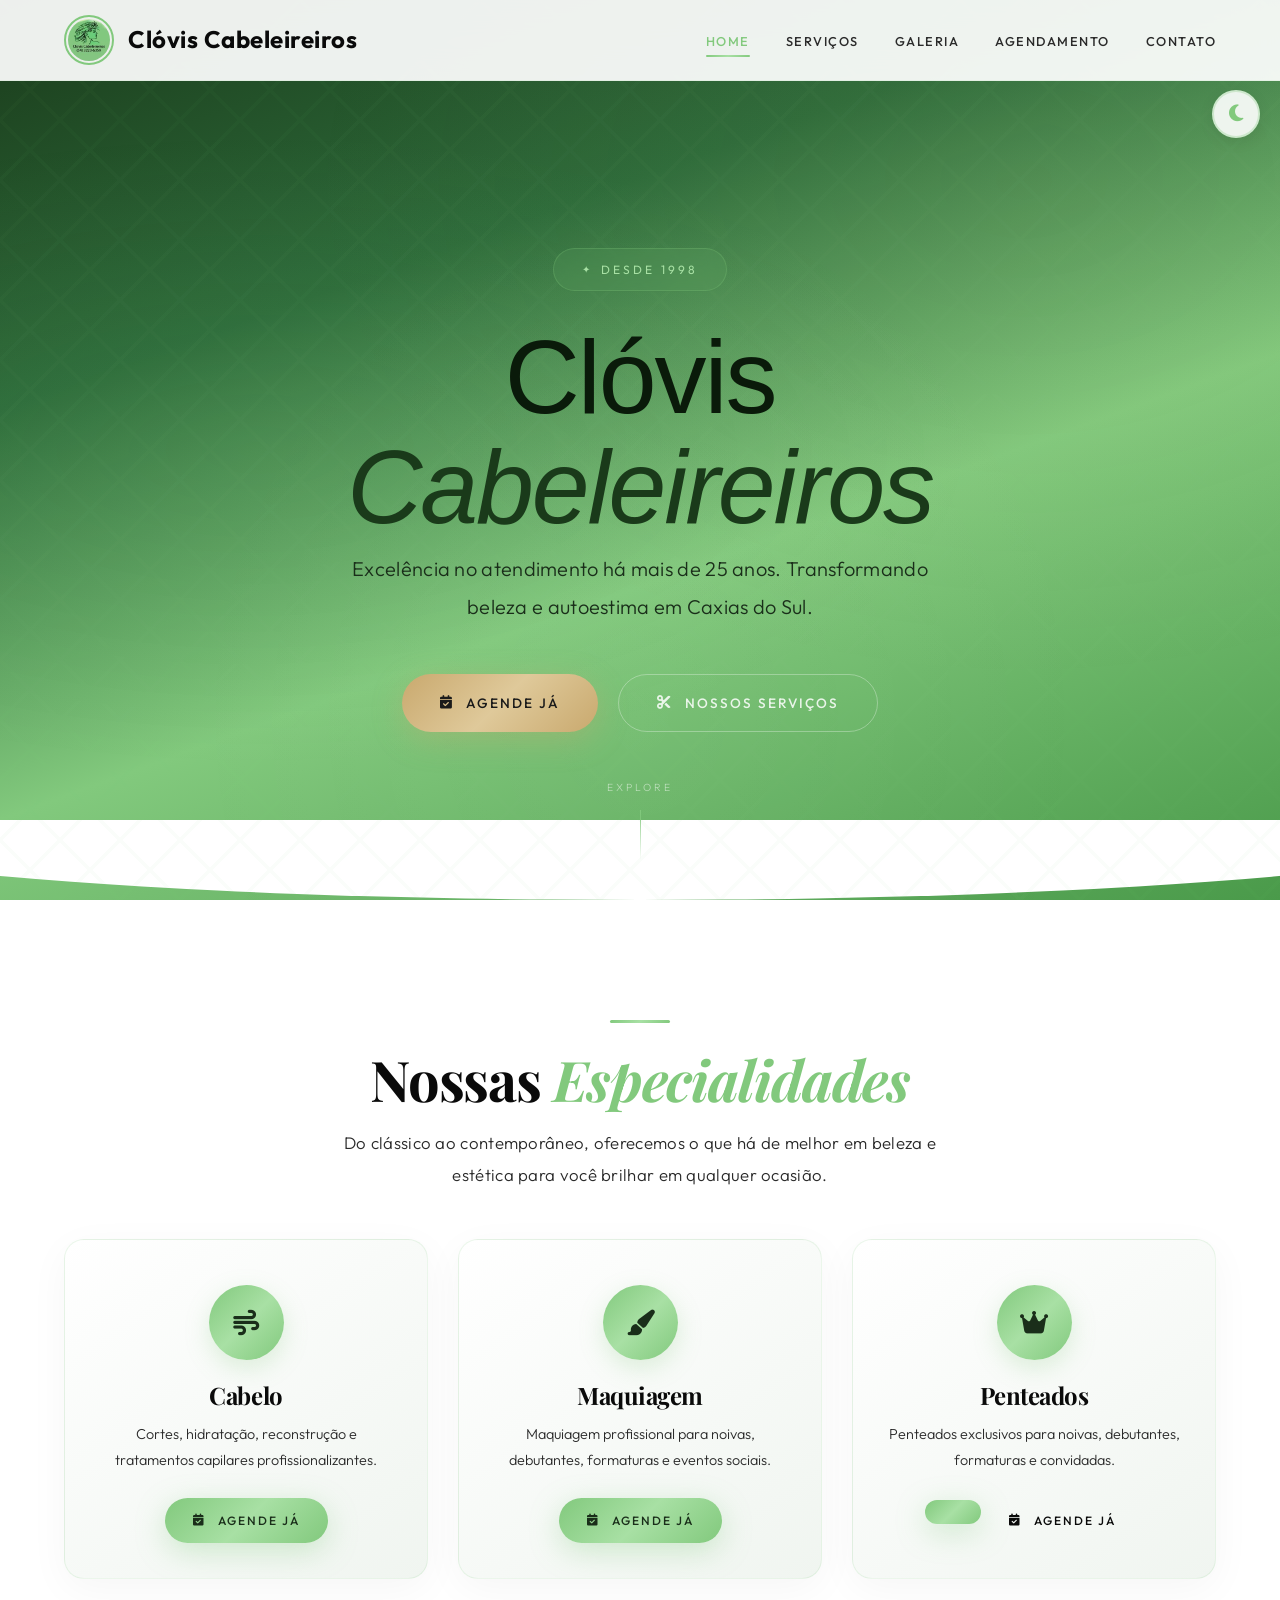
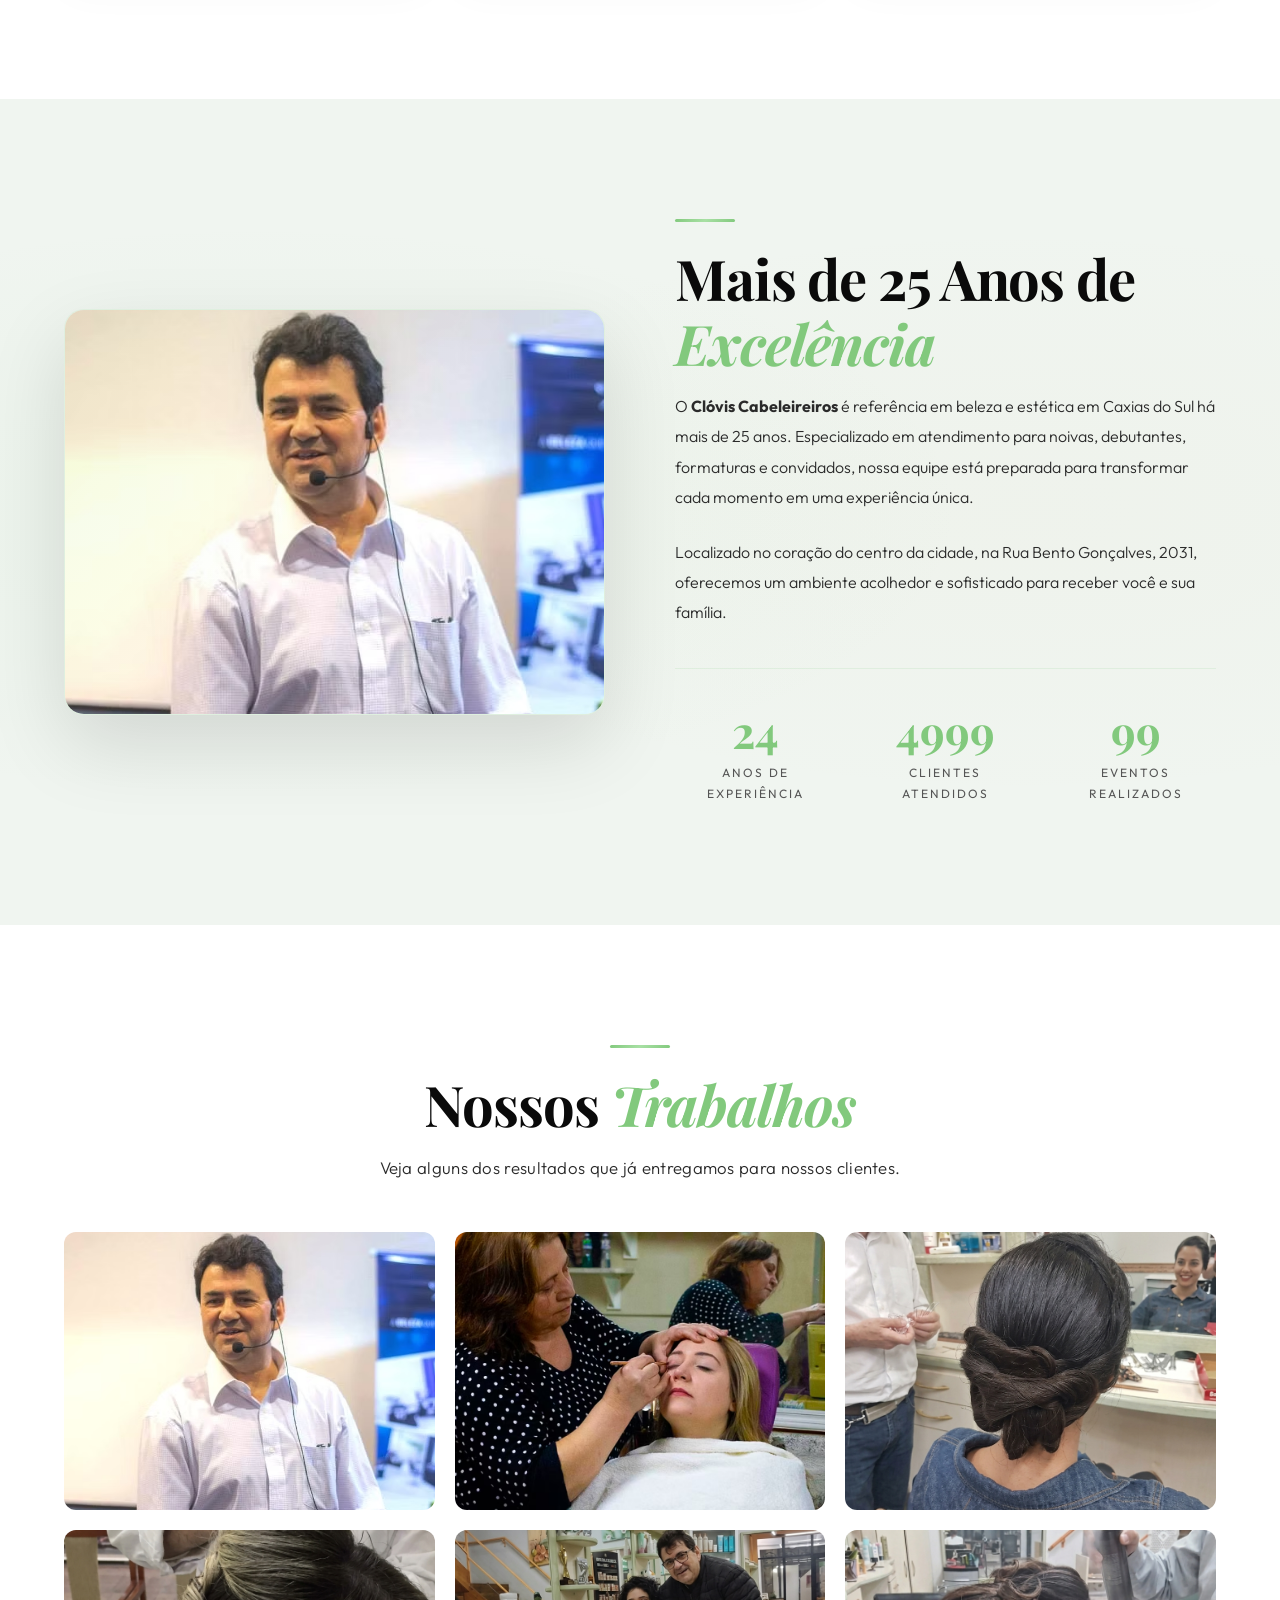
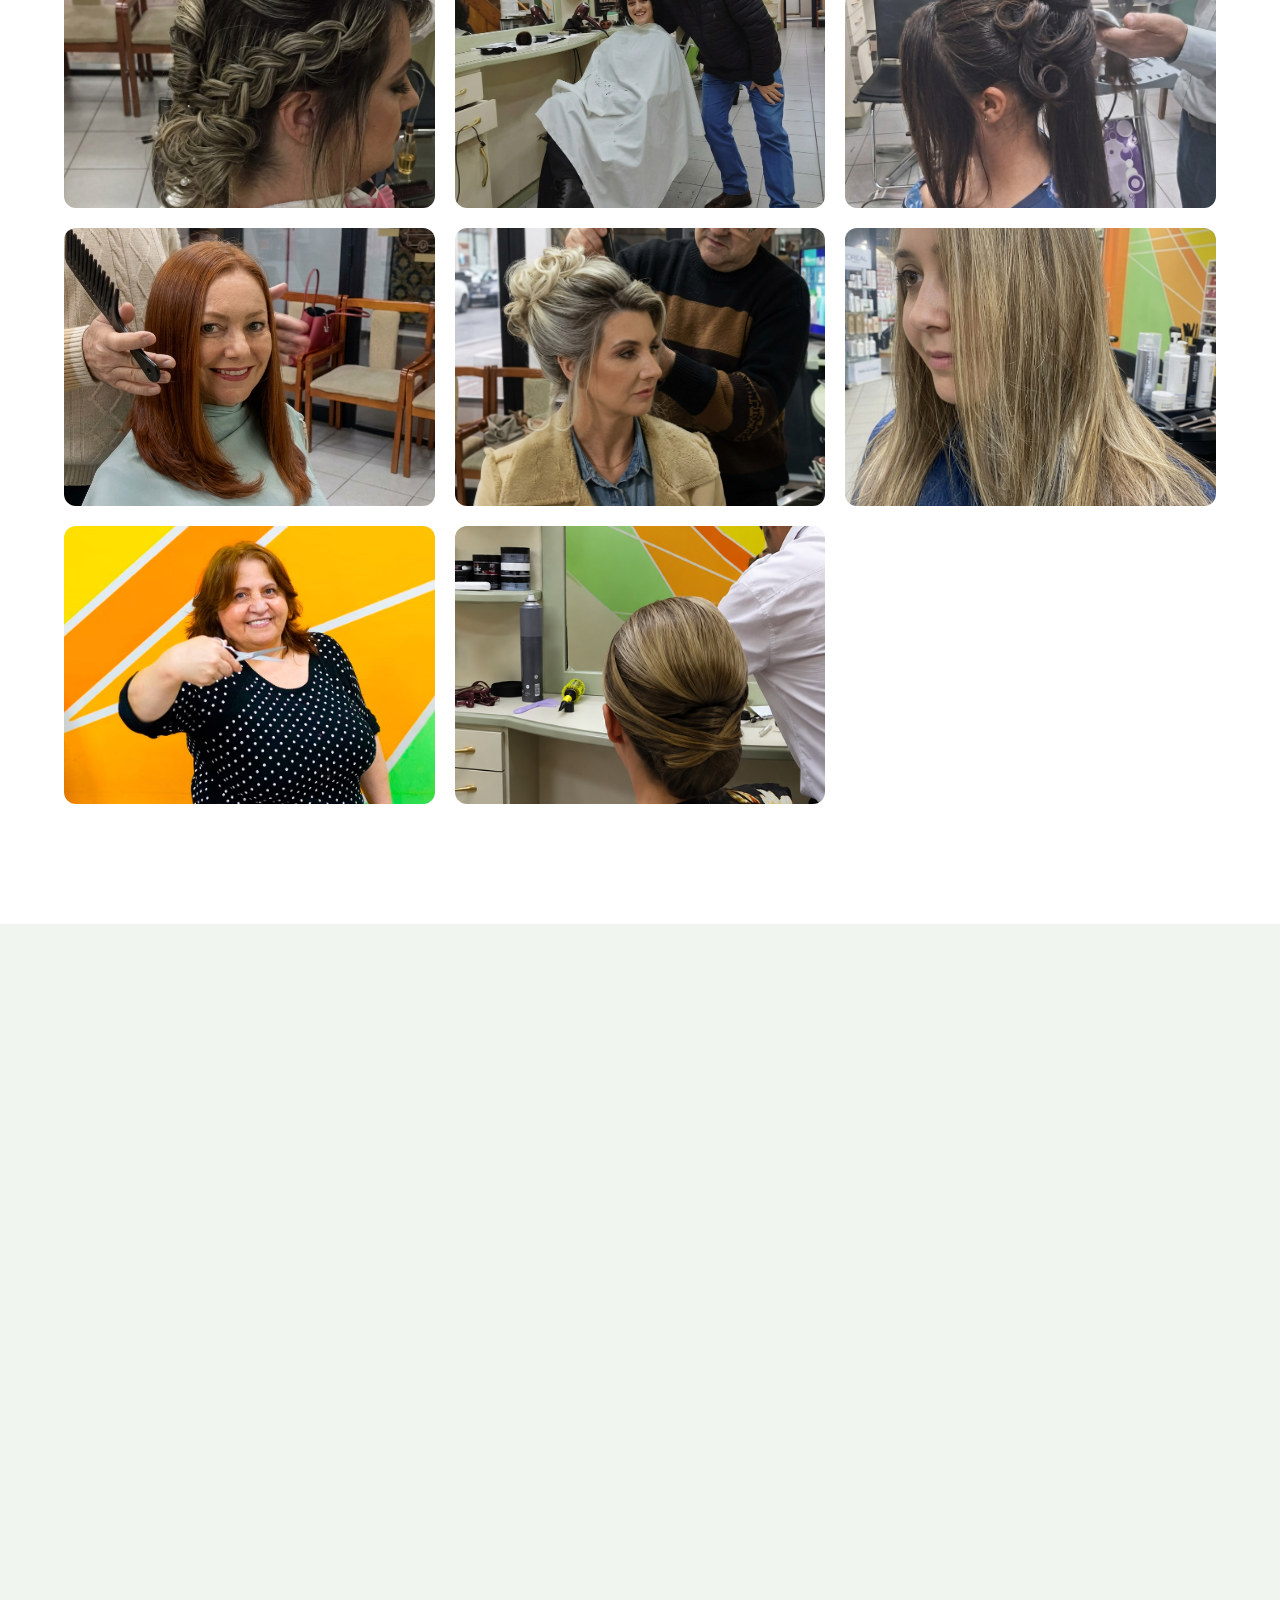
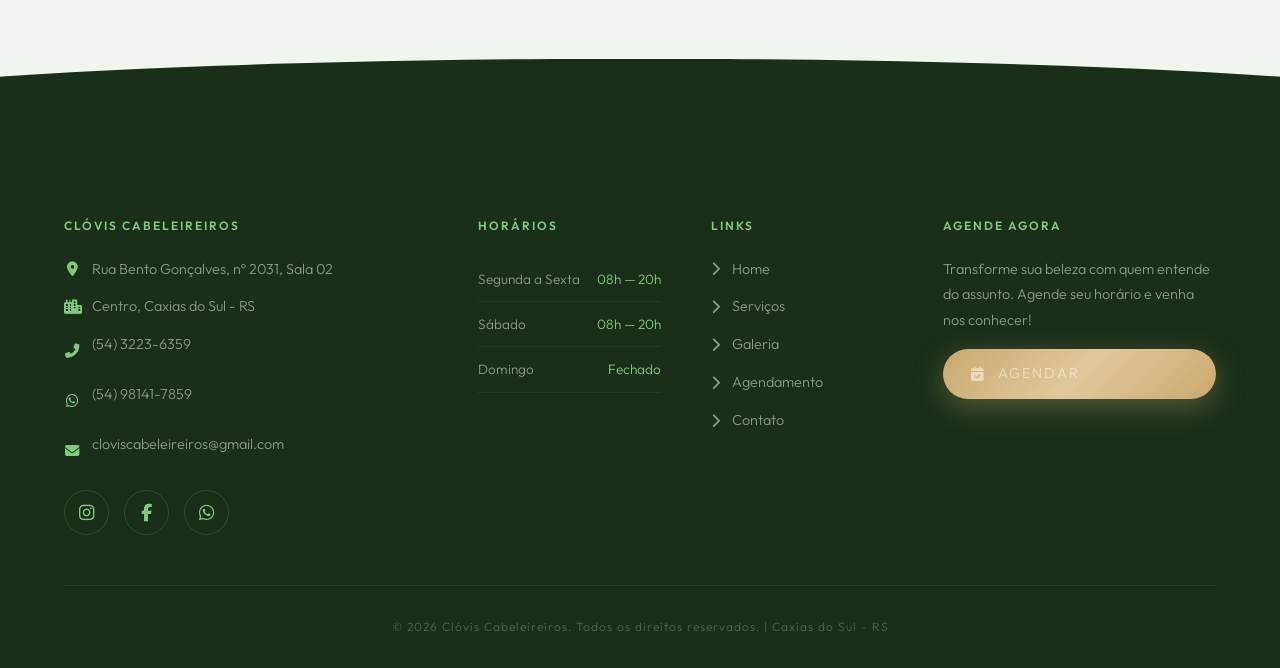
==== index.html @ d191010f "feat: redesign completo - modo diurno/noturno, paleta verde, animacoes, fontes Myriad Pro + Outfit" ====
<!DOCTYPE html>
<html lang="pt-BR">
<head>
  <!-- ============================================================
    CLÓVIS CABELEIREIROS — Página Inicial
    Design Luxo & Aesthetic | Caxias do Sul - RS | Desde 1998
    ============================================================ -->
  <meta charset="UTF-8">
  <meta name="viewport" content="width=device-width, initial-scale=1.0">
  <title>Clóvis Cabeleireiros — Excelência em Beleza | Caxias do Sul</title>
  <meta name="description" content="Clóvis Cabeleireiros em Caxias do Sul - RS. Especializado em noivas, debutantes, formaturas e beleza em geral. Agende seu horário!">
  
  <!-- Favicon -->
  <link rel="icon" type="image/png" sizes="16x16" href="assets/img/favicon-16x16.png">
  
  <!-- Google Fonts -->
  <link rel="preconnect" href="https://fonts.googleapis.com">
  <link rel="preconnect" href="https://fonts.gstatic.com" crossorigin>
  <link href="https://fonts.googleapis.com/css2?family=Outfit:wght@200;300;400;500;600;700;800&family=Playfair+Display:ital,wght@0,400;0,500;0,600;0,700;0,800;1,400;1,500;1,600&display=swap" rel="stylesheet">
  
  <!-- Font Awesome 6 (Ícones) -->
  <link rel="stylesheet" href="https://cdnjs.cloudflare.com/ajax/libs/font-awesome/6.5.1/css/all.min.css">
  
  <!-- CSS Principal -->
  <link rel="stylesheet" href="css/style.css">
</head>
<body>

  <!-- Toggle Modo Noturno/Diurno -->
  <button class="theme-toggle" id="themeToggle" aria-label="Alternar modo noturno/diurno">
    <i class="fas fa-moon icon-moon"></i>
    <i class="fas fa-sun icon-sun"></i>
  </button>


  <!-- ============================================================
    HEADER / NAVEGAÇÃO LUXO
    ============================================================ -->
  <header class="header">
    <div class="container header-inner">
      <a href="index.html" class="logo">
        <img src="assets/img/logoc.jpg" alt="Clóvis Cabeleireiros">
        Clóvis Cabeleireiros
      </a>

      <button class="menu-toggle" aria-label="Abrir menu" aria-expanded="false">
        <span></span>
        <span></span>
        <span></span>
      </button>

      <nav class="nav" role="navigation" aria-label="Navegação principal">
        <ul class="nav-list">
          <li><a href="index.html" class="nav-link active">Home</a></li>
          <li><a href="servicos.html" class="nav-link">Serviços</a></li>
          <li><a href="galeria.html" class="nav-link">Galeria</a></li>
          <li><a href="agendamento.html" class="nav-link">Agendamento</a></li>
          <li><a href="contato.html" class="nav-link">Contato</a></li>
        </ul>
      </nav>
    </div>
  </header>

  <!-- ============================================================
    HERO — Seção Principal
    ============================================================ -->
  <section class="hero" id="home">
    <div class="hero-pattern"></div>
    <div class="hero-watermark" id="watermark">
      <img src="assets/img/clovis.avif" alt="Clóvis" class="watermark-img wm-1" loading="lazy">
      <img src="assets/img/rose.avif" alt="Rose" class="watermark-img wm-2" loading="lazy">
      <img src="assets/img/exemplo1.jpg" alt="Exemplo 1" class="watermark-img wm-3" loading="lazy">
      <img src="assets/img/exemplo2.jpg" alt="Exemplo 2" class="watermark-img wm-4" loading="lazy">
      <img src="assets/img/exemplo3.jpg" alt="Exemplo 3" class="watermark-img wm-5" loading="lazy">
      <img src="assets/img/exemplo4.jpg" alt="Exemplo 4" class="watermark-img wm-6" loading="lazy">
      <img src="assets/img/exemplo5.jpg" alt="Exemplo 5" class="watermark-img wm-7" loading="lazy">
      <img src="assets/img/exemplo6.jpg" alt="Exemplo 6" class="watermark-img wm-8" loading="lazy">
      <img src="assets/img/exemplo7.jpg" alt="Exemplo 7" class="watermark-img wm-9" loading="lazy">
      <img src="assets/img/exemplo8.avif" alt="Exemplo 8" class="watermark-img wm-10" loading="lazy">
      <img src="assets/img/exemplo9.png" alt="Exemplo 9" class="watermark-img wm-11" loading="lazy">
    </div>
    <div class="hero-content">
      <span class="hero-badge reveal">Desde 1998</span>
      <h1 class="reveal delay-1" style="font-family: 'Myriad Pro', 'Segoe UI', 'Source Sans Pro', sans-serif; font-weight: 400;">
        Clóvis<br>
        <span class="destaque" style="font-family: 'Myriad Pro', 'Segoe UI', 'Source Sans Pro', sans-serif; font-weight: 400;">Cabeleireiros</span>
      </h1>
      <p class="reveal delay-2">Excelência no atendimento há mais de 25 anos. Transformando beleza e autoestima em Caxias do Sul.</p>
      <div class="hero-actions reveal delay-3">
        <a href="agendamento.html" class="btn btn-dourado">
          <i class="fas fa-calendar-check"></i> Agende já
        </a>
        <a href="servicos.html" class="btn btn-outline">
          <i class="fas fa-scissors"></i> Nossos Serviços
        </a>
      </div>
    </div>
    <div class="hero-scroll">
      <span>Explore</span>
      <div class="scroll-line"></div>
    </div>
  </section>

  <!-- ============================================================
    SEÇÃO DESTAQUE — SERVIÇOS
    ============================================================ -->
  <section class="servicos-destaque section-padding" id="servicos">
    <div class="container">
      <div class="text-center reveal">
        <div class="section-divider"></div>
        <h2>Nossas <span class="destaque">Especialidades</span></h2>
        <p class="section-subtitle mx-auto">Do clássico ao contemporâneo, oferecemos o que há de melhor em beleza e estética para você brilhar em qualquer ocasião.</p>
      </div>

      <div class="servicos-grid">
        <div class="servico-card reveal delay-1">
          <div class="servico-icon"><i class="fas fa-wind"></i></div>
          <h3>Cabelo</h3>
          <p>Cortes, hidratação, reconstrução e tratamentos capilares profissionalizantes.</p>
            <a href="agendamento.html?servico=hidratacao-capilar" class="btn btn-verde btn-sm">
            <i class="fas fa-calendar-check"></i> Agende já
          </a>
        </div>
        <div class="servico-card reveal delay-2">
          <div class="servico-icon"><i class="fas fa-paint-brush"></i></div>
          <h3>Maquiagem</h3>
          <p>Maquiagem profissional para noivas, debutantes, formaturas e eventos sociais.</p>
            <a href="agendamento.html?servico=maquiagem-noivas" class="btn btn-verde btn-sm">
            <i class="fas fa-calendar-check"></i> Agende já
          </a>
        </div>
        <div class="servico-card reveal delay-3">
          <div class="servico-icon"><i class="fas fa-crown"></i></div>
          <h3>Penteados</h3>
          <p>Penteados exclusivos para noivas, debutantes, formaturas e convidadas.</p>
            <a href="agendamento.html?servico=penteados-noivas" class="btn btn-verde btn-sm">
          <a href="agendamento.html?servico=manicure-tradicional" class="btn btn-preto btn-sm">
            <i class="fas fa-calendar-check"></i> Agende já
          </a>
        </div>
      </div>
    </div>
  </section>

  <!-- ============================================================
    SEÇÃO SOBRE
    ============================================================ -->
  <section class="sobre section-padding" id="sobre">
    <div class="container">
      <div class="sobre-grid">
        <div class="sobre-imagem reveal-left">
          <img src="assets/img/clovis.avif" alt="Clóvis Cabeleireiros - Caxias do Sul" loading="lazy">
        </div>
        <div class="sobre-conteudo reveal-right">
          <div class="section-divider left"></div>
          <h2>Mais de 25 Anos de <span class="destaque">Excelência</span></h2>
          <p>
            O <strong>Clóvis Cabeleireiros</strong> é referência em beleza e estética em Caxias do Sul há mais de 25 anos. 
            Especializado em atendimento para noivas, debutantes, formaturas e convidados, 
            nossa equipe está preparada para transformar cada momento em uma experiência única.
          </p>
          <p>
            Localizado no coração do centro da cidade, na Rua Bento Gonçalves, 2031, 
            oferecemos um ambiente acolhedor e sofisticado para receber você e sua família.
          </p>
          <div class="sobre-stats">
            <div class="stat-item">
              <div class="stat-numero" data-target="25">0</div>
              <div class="stat-label">Anos de Experiência</div>
            </div>
            <div class="stat-item">
              <div class="stat-numero" data-target="5000">0</div>
              <div class="stat-label">Clientes Atendidos</div>
            </div>
            <div class="stat-item">
              <div class="stat-numero" data-target="100">0</div>
              <div class="stat-label">Eventos Realizados</div>
            </div>
          </div>
        </div>
      </div>
    </div>
  </section>

  <!-- ============================================================
    SEÇÃO GALERIA DE EXEMPLOS
    ============================================================ -->
  <section class="galeria section-padding">
    <div class="container">
      <div class="text-center reveal">
        <div class="section-divider"></div>
        <h2>Nossos <span class="destaque">Trabalhos</span></h2>
        <p class="section-subtitle mx-auto">Veja alguns dos resultados que já entregamos para nossos clientes.</p>
      </div>

      <div class="galeria-grid">
        <div class="galeria-item" data-categoria="equipe">
          <img src="assets/img/clovis.avif" alt="Clóvis Cabeleireiros" loading="lazy">
          <div class="galeria-item-overlay"><span><i class="fas fa-user"></i> Clóvis</span></div>
        </div>
        <div class="galeria-item" data-categoria="equipe">
          <img src="assets/img/rose.avif" alt="Rose - Equipe Clóvis Cabeleireiros" loading="lazy">
          <div class="galeria-item-overlay"><span><i class="fas fa-user"></i> Rose</span></div>
        </div>
        <div class="galeria-item" data-categoria="trabalhos">
          <img src="assets/img/exemplo1.jpg" alt="Trabalho 1 - Clóvis Cabeleireiros" loading="lazy">
          <div class="galeria-item-overlay"><span><i class="fas fa-star"></i> Penteados</span></div>
        </div>
        <div class="galeria-item" data-categoria="trabalhos">
          <img src="assets/img/exemplo2.jpg" alt="Trabalho 2 - Clóvis Cabeleireiros" loading="lazy">
          <div class="galeria-item-overlay"><span><i class="fas fa-star"></i> Penteados</span></div>
        </div>
        <div class="galeria-item" data-categoria="trabalhos">
          <img src="assets/img/exemplo3.jpg" alt="Trabalho 3 - Clóvis Cabeleireiros" loading="lazy">
          <div class="galeria-item-overlay"><span><i class="fas fa-star"></i> Cortes</span></div>
        </div>
        <div class="galeria-item" data-categoria="trabalhos">
          <img src="assets/img/exemplo4.jpg" alt="Trabalho 4 - Clóvis Cabeleireiros" loading="lazy">
          <div class="galeria-item-overlay"><span><i class="fas fa-star"></i> Noivas</span></div>
        </div>
        <div class="galeria-item" data-categoria="trabalhos">
          <img src="assets/img/exemplo5.jpg" alt="Trabalho 5 - Clóvis Cabeleireiros" loading="lazy">
          <div class="galeria-item-overlay"><span><i class="fas fa-star"></i> Cortes e Escova</span></div>
        </div>
        <div class="galeria-item" data-categoria="trabalhos">
          <img src="assets/img/exemplo6.jpg" alt="Trabalho 6 - Clóvis Cabeleireiros" loading="lazy">
          <div class="galeria-item-overlay"><span><i class="fas fa-star"></i> Festas</span></div>
        </div>
        <div class="galeria-item" data-categoria="trabalhos">
          <img src="assets/img/exemplo7.jpg" alt="Trabalho 7 - Clóvis Cabeleireiros" loading="lazy">
          <div class="galeria-item-overlay"><span><i class="fas fa-star"></i> Luzes e Mechas</span></div>
        </div>
        <div class="galeria-item" data-categoria="trabalhos">
          <img src="assets/img/exemplo8.avif" alt="Trabalho 8 - Clóvis Cabeleireiros" loading="lazy">
          <div class="galeria-item-overlay"><span><i class="fas fa-star"></i> Profissionais</span></div>
        </div>
        <div class="galeria-item" data-categoria="trabalhos">
          <img src="assets/img/exemplo9.png" alt="Trabalho 9 - Clóvis Cabeleireiros" loading="lazy">
          <div class="galeria-item-overlay"><span><i class="fas fa-star"></i> Noivas e Festas</span></div>
        </div>
      </div>
    </div>
  </section>

  <!-- ============================================================
    SEÇÃO DEPOIMENTOS
    ============================================================ -->
  <section class="depoimentos section-padding" id="depoimentos">
    <div class="container">
      <div class="text-center reveal">
        <div class="section-divider"></div>
        <h2>O Que Nossos <span class="destaque">Clientes Dizem</span></h2>
        <p class="section-subtitle mx-auto">A satisfação dos nossos clientes é o nosso maior reconhecimento.</p>
      </div>

      <div class="depoimentos-carrossel">
        <div class="depoimento-card reveal delay-1">
          <div class="depoimento-quote">"</div>
          <p>Adorei! Fizemos nosso casamento com ajuda da equipe Clóvis Cabeleireiros e foi tudo maravilhoso. Maquiagem e penteado impecáveis, me senti a noiva mais linda do mundo!</p>
          <div class="depoimento-autor">
            <div class="depoimento-avatar">DC</div>
            <div class="depoimento-info">
              <h4>Daniela Covinha</h4>
              <span>Empresária</span>
            </div>
          </div>
        </div>
        <div class="depoimento-card reveal delay-2">
          <div class="depoimento-quote">"</div>
          <p>Estava em Caxias do Sul a trabalho e pude conferir o salão do Clóvis e sua equipe, adorei o clima agradável e o bom atendimento, sem falar que o corte ficou impecável.</p>
          <div class="depoimento-autor">
            <div class="depoimento-avatar">AS</div>
            <div class="depoimento-info">
              <h4>Arnaldo Saldanha</h4>
              <span>Arquiteto</span>
            </div>
          </div>
        </div>
        <div class="depoimento-card reveal delay-3">
          <div class="depoimento-quote">"</div>
          <p>Sou cliente fiel a mais de 5 anos, não troco o Clóvis e sua equipe por nada, o atendimento é maravilhoso! Sempre saio de lá me sentindo renovada.</p>
          <div class="depoimento-autor">
            <div class="depoimento-avatar">SR</div>
            <div class="depoimento-info">
              <h4>Sofia Reis</h4>
              <span>Advogada</span>
            </div>
          </div>
        </div>
      </div>
    </div>
  </section>

  <!-- ============================================================
    FOOTER
    ============================================================ -->
  <footer class="footer" id="contato">
    <div class="container">
      <div class="footer-grid">
        <div class="footer-col">
          <h3>Clóvis Cabeleireiros</h3>
          <p><i class="fas fa-map-marker-alt"></i> Rua Bento Gonçalves, nº 2031, Sala 02</p>
          <p><i class="fas fa-city"></i> Centro, Caxias do Sul - RS</p>
          <p><i class="fas fa-phone-alt"></i> <a href="tel:555432236359">(54) 3223-6359</a></p>
          <p><i class="fab fa-whatsapp"></i> <a href="https://wa.me/5554981417859" target="_blank">(54) 98141-7859</a></p>
          <p><i class="fas fa-envelope"></i> <a href="mailto:cloviscabeleireiros@gmail.com">cloviscabeleireiros@gmail.com</a></p>
          <div class="footer-social">
            <a href="https://instagram.com/cloviscabeleireiros" target="_blank" rel="noopener noreferrer" aria-label="Instagram"><i class="fab fa-instagram"></i></a>
            <a href="https://facebook.com/cloviscabeleireiros" target="_blank" rel="noopener noreferrer" aria-label="Facebook"><i class="fab fa-facebook-f"></i></a>
            <a href="https://wa.me/555432236359" target="_blank" rel="noopener noreferrer" aria-label="WhatsApp"><i class="fab fa-whatsapp"></i></a>
          </div>
        </div>
        <div class="footer-col">
          <h3>Horários</h3>
          <ul class="footer-horario">
            <li><span>Segunda a Sexta</span><span>08h — 20h</span></li>
            <li><span>Sábado</span><span>08h — 20h</span></li>
            <li><span>Domingo</span><span>Fechado</span></li>
          </ul>
        </div>
        <div class="footer-col">
          <h3>Links</h3>
          <a href="index.html"><i class="fas fa-chevron-right"></i> Home</a>
          <a href="servicos.html"><i class="fas fa-chevron-right"></i> Serviços</a>
          <a href="galeria.html"><i class="fas fa-chevron-right"></i> Galeria</a>
          <a href="agendamento.html"><i class="fas fa-chevron-right"></i> Agendamento</a>
          <a href="contato.html"><i class="fas fa-chevron-right"></i> Contato</a>
        </div>
        <div class="footer-col">
          <h3>Agende Agora</h3>
          <p>Transforme sua beleza com quem entende do assunto. Agende seu horário e venha nos conhecer!</p>
          <a href="agendamento.html" class="btn btn-dourado btn-sm" style="margin-top: 15px;">
            <i class="fas fa-calendar-check"></i> Agendar
          </a>
        </div>
      </div>
      <div class="footer-bottom">
        <p>&copy; 2026 Clóvis Cabeleireiros. Todos os direitos reservados. | Caxias do Sul - RS</p>
      </div>
    </div>
  </footer>

  <script src="js/servicos-data.js"></script>
  <script src="js/main.js"></script>
</body>
</html>
---- css/style.css ----
/* ============================================================
   CLÓVIS CABELEIREIROS — Design Premium | Modo Diurno/Noturno
   Paleta: Verde Elegante (#82c97d) + Dourado Champagne
   Fontes: Outfit (Le Monde Sans style) + Playfair Display
   ============================================================ */

/* ---- Google Fonts Import ---- */
@import url('https://fonts.googleapis.com/css2?family=Outfit:wght@200;300;400;500;600;700;800&family=Playfair+Display:ital,wght@0,400;0,500;0,600;0,700;0,800;1,400;1,500;1,600&display=swap');

/* ---- CSS Custom Properties (Modo Diurno - Default) ---- */
:root {
  /* Cores Base */
  --verde: #82c97d;
  --verde-escuro: #2d6b3a;
  --verde-claro: #a8e0a4;
  --dourado: #c9a96e;
  --dourado-claro: #dfc99a;
  --dourado-escuro: #a8884a;
  --rose: #d4a5a5;
  --bordô: #6b2d3c;

  /* Modo Diurno */
  --bg-primary: #f8f9f8;
  --bg-secondary: #ffffff;
  --bg-tertiary: #f0f5f0;
  --bg-card: #ffffff;
  --bg-hero: linear-gradient(160deg, #1a3a1a 0%, #2d6b3a 30%, #82c97d 60%, #4a9a4a 100%);
  --bg-footer: #1a2e1a;
  --text-primary: #0a0a0a;
  --text-secondary: #2a2a2a;
  --text-muted: #555555;
  --text-on-dark: rgba(255, 255, 255, 0.85);
  --text-on-dark-muted: rgba(255, 255, 255, 0.5);
  --border-color: rgba(130, 201, 125, 0.15);
  --border-strong: rgba(130, 201, 125, 0.3);
  --shadow-sm: rgba(0, 0, 0, 0.04);
  --shadow-md: rgba(0, 0, 0, 0.08);
  --shadow-lg: rgba(0, 0, 0, 0.12);
  --glass-bg: rgba(255, 255, 255, 0.9);
  --glass-border: rgba(130, 201, 125, 0.1);
  --header-bg: rgba(255, 255, 255, 0.92);
  --header-border: rgba(130, 201, 125, 0.1);
  --input-bg: #ffffff;
  --input-border: rgba(130, 201, 125, 0.2);
  --section-divider: var(--verde);
  --badge-bg: rgba(130, 201, 125, 0.1);
  --badge-border: rgba(130, 201, 125, 0.25);
  --hero-text: #0a1a0a;
  --hero-text-green: #1a3a1a;
  --hero-subtitle: #1a2e1a;
  --scrollbar-track: #f0f5f0;
  --scrollbar-thumb: var(--verde);
}

/* ---- Modo Noturno ---- */
[data-theme="dark"] {
  --bg-primary: #0d1a0d;
  --bg-secondary: #142214;
  --bg-tertiary: #1a2e1a;
  --bg-card: #1a2e1a;
  --bg-hero: linear-gradient(160deg, #0a120a 0%, #1a3a1a 30%, #2d6b3a 60%, #1a3a1a 100%);
  --bg-footer: #0a120a;
  --text-primary: #e8f0e8;
  --text-secondary: #b0c8b0;
  --text-muted: #7a9a7a;
  --text-on-dark: rgba(255, 255, 255, 0.9);
  --text-on-dark-muted: rgba(255, 255, 255, 0.4);
  --border-color: rgba(130, 201, 125, 0.1);
  --border-strong: rgba(130, 201, 125, 0.2);
  --shadow-sm: rgba(0, 0, 0, 0.2);
  --shadow-md: rgba(0, 0, 0, 0.3);
  --shadow-lg: rgba(0, 0, 0, 0.4);
  --glass-bg: rgba(20, 34, 20, 0.9);
  --glass-border: rgba(130, 201, 125, 0.08);
  --header-bg: rgba(13, 26, 13, 0.92);
  --header-border: rgba(130, 201, 125, 0.08);
  --input-bg: #1a2e1a;
  --input-border: rgba(130, 201, 125, 0.15);
  --section-divider: var(--verde-claro);
  --badge-bg: rgba(130, 201, 125, 0.08);
  --badge-border: rgba(130, 201, 125, 0.15);
  --hero-text: #e8f0e8;
  --hero-text-green: #82c97d;
  --hero-subtitle: rgba(255, 255, 255, 0.6);
  --scrollbar-track: #0d1a0d;
  --scrollbar-thumb: var(--verde);
}

/* ---- Gradientes Compartilhados ---- */
:root {
  --gradiente-verde: linear-gradient(135deg, #82c97d 0%, #a8e0a4 50%, #82c97d 100%);
  --gradiente-dourado: linear-gradient(135deg, #c9a96e 0%, #dfc99a 50%, #c9a96e 100%);
  --gradiente-card: linear-gradient(145deg, var(--bg-card), var(--bg-tertiary));
  --radius: 20px;
  --radius-sm: 12px;
  --radius-xs: 8px;
  --transition: all 0.5s cubic-bezier(0.25, 0.46, 0.45, 0.94);
  --transition-fast: all 0.3s ease;
}

/* ---- Reset & Base ---- */
*, *::before, *::after {
  margin: 0;
  padding: 0;
  box-sizing: border-box;
}

html {
  scroll-behavior: smooth;
  font-size: 16px;
}

body {
  font-family: 'Outfit', -apple-system, BlinkMacSystemFont, sans-serif;
  color: var(--text-primary);
  background: var(--bg-primary);
  line-height: 1.8;
  overflow-x: hidden;
  -webkit-font-smoothing: antialiased;
  -moz-osx-font-smoothing: grayscale;
  transition: background 0.4s ease, color 0.4s ease;
}

::selection {
  background: var(--verde);
  color: #fff;
}

img {
  max-width: 100%;
  height: auto;
  display: block;
}

a {
  text-decoration: none;
  color: inherit;
  transition: var(--transition-fast);
}

ul { list-style: none; }

.container {
  max-width: 1200px;
  margin: 0 auto;
  padding: 0 24px;
}

.section-padding {
  padding: 120px 0;
}

/* ---- Tipografia ---- */
h1, h2, h3, h4, h5, h6 {
  font-family: 'Playfair Display', Georgia, serif;
  font-weight: 700;
  line-height: 1.15;
  letter-spacing: -0.02em;
  color: var(--text-primary);
  transition: color 0.4s ease;
}

h2 {
  font-size: clamp(2.5rem, 5vw, 3.5rem);
  margin-bottom: 1rem;
}

h2 .destaque {
  color: var(--verde);
  font-style: italic;
}

.section-subtitle {
  font-size: 1.05rem;
  color: var(--text-secondary);
  font-weight: 300;
  max-width: 600px;
  margin-bottom: 3rem;
  font-family: 'Outfit', sans-serif;
  letter-spacing: 0.3px;
  line-height: 1.9;
}

.text-center { text-align: center; }
.mx-auto { margin-left: auto; margin-right: auto; }

/* ---- Decorative Elements ---- */
.section-divider {
  width: 60px;
  height: 3px;
  background: var(--gradiente-verde);
  margin: 0 auto 1.5rem;
  border-radius: 3px;
}

.section-divider.left {
  margin: 0 0 1.5rem;
}

/* ---- Botões Premium ---- */
.btn {
  display: inline-flex;
  align-items: center;
  gap: 12px;
  padding: 16px 38px;
  border: none;
  border-radius: 50px;
  font-family: 'Outfit', sans-serif;
  font-weight: 500;
  font-size: 0.85rem;
  cursor: pointer;
  transition: var(--transition);
  text-transform: uppercase;
  letter-spacing: 2px;
  position: relative;
  overflow: hidden;
}

.btn::before {
  content: '';
  position: absolute;
  inset: 0;
  background: linear-gradient(135deg, rgba(255,255,255,0.2), transparent);
  transform: translateX(-100%) rotate(45deg);
  transition: transform 0.6s;
}

.btn:hover::before {
  transform: translateX(100%) rotate(45deg);
}

.btn-verde {
  background: var(--gradiente-verde);
  color: #1a2e1a;
  box-shadow: 0 8px 30px rgba(130, 201, 125, 0.35);
}

.btn-verde:hover {
  transform: translateY(-3px);
  box-shadow: 0 15px 40px rgba(130, 201, 125, 0.45);
}

.btn-dourado {
  background: var(--gradiente-dourado);
  color: #1a1a1a;
  box-shadow: 0 8px 30px rgba(201, 169, 110, 0.35);
}

.btn-dourado:hover {
  transform: translateY(-3px);
  box-shadow: 0 15px 40px rgba(201, 169, 110, 0.45);
}

.btn-outline {
  background: transparent;
  color: var(--text-on-dark);
  border: 1.5px solid rgba(255, 255, 255, 0.3);
}

.btn-outline:hover {
  background: rgba(255, 255, 255, 0.1);
  border-color: var(--verde);
  color: var(--verde);
  transform: translateY(-3px);
}

.btn-sm {
  padding: 12px 28px;
  font-size: 0.75rem;
}

/* ============================================================
   TOGGLE MODO NOTURNO/DIURNO
   ============================================================ */
.theme-toggle {
  position: fixed;
  top: 90px;
  right: 20px;
  z-index: 1001;
  width: 48px;
  height: 48px;
  border-radius: 50%;
  border: 2px solid var(--border-strong);
  background: var(--glass-bg);
  backdrop-filter: blur(10px);
  cursor: pointer;
  display: flex;
  align-items: center;
  justify-content: center;
  font-size: 1.2rem;
  color: var(--verde);
  transition: var(--transition-fast);
  box-shadow: 0 4px 15px var(--shadow-md);
}

.theme-toggle:hover {
  transform: scale(1.1);
  border-color: var(--verde);
  box-shadow: 0 6px 20px rgba(130, 201, 125, 0.3);
}

.theme-toggle .icon-sun {
  display: none;
}

.theme-toggle .icon-moon {
  display: block;
}

[data-theme="dark"] .theme-toggle .icon-sun {
  display: block;
}

[data-theme="dark"] .theme-toggle .icon-moon {
  display: none;
}

/* ============================================================
   HEADER / NAVEGAÇÃO
   ============================================================ */
.header {
  position: fixed;
  top: 0;
  left: 0;
  width: 100%;
  z-index: 1000;
  background: var(--header-bg);
  backdrop-filter: blur(20px);
  -webkit-backdrop-filter: blur(20px);
  border-bottom: 1px solid var(--header-border);
  transition: var(--transition);
}

.header.scrolled {
  box-shadow: 0 4px 40px var(--shadow-md);
}

.header-inner {
  display: flex;
  align-items: center;
  justify-content: space-between;
  height: 80px;
}

.logo {
  display: flex;
  align-items: center;
  gap: 14px;
  font-family: 'Outfit', sans-serif;
  font-size: 1.5rem;
  font-weight: 700;
  color: var(--text-primary);
  letter-spacing: 0.5px;
  transition: color 0.4s ease;
}

.logo img {
  height: 50px;
  width: auto;
  border-radius: 50%;
  border: 2px solid var(--verde);
  padding: 2px;
  transition: var(--transition-fast);
  animation: logoPulse 3s ease-in-out infinite;
}

@keyframes logoPulse {
  0%, 100% { box-shadow: 0 0 0 0 rgba(130, 201, 125, 0.3); }
  50% { box-shadow: 0 0 0 8px rgba(130, 201, 125, 0); }
}

.logo:hover img {
  border-color: var(--dourado);
  transform: scale(1.08);
}

/* Nav Desktop */
.nav-list {
  display: flex;
  gap: 36px;
}

.nav-link {
  font-size: 0.8rem;
  font-weight: 500;
  color: var(--text-secondary);
  position: relative;
  padding: 6px 0;
  text-transform: uppercase;
  letter-spacing: 1.5px;
  transition: var(--transition-fast);
}

.nav-link::after {
  content: '';
  position: absolute;
  bottom: -2px;
  left: 0;
  width: 0;
  height: 2px;
  background: var(--gradiente-verde);
  transition: width 0.4s ease;
  border-radius: 2px;
}

.nav-link:hover::after,
.nav-link.active::after {
  width: 100%;
}

.nav-link:hover {
  color: var(--verde);
}

.nav-link.active {
  color: var(--verde);
}

/* Menu Hambúrguer */
.menu-toggle {
  display: none;
  flex-direction: column;
  gap: 6px;
  cursor: pointer;
  padding: 5px;
  background: none;
  border: none;
  z-index: 1001;
}

.menu-toggle span {
  display: block;
  width: 28px;
  height: 2px;
  background: var(--text-primary);
  border-radius: 3px;
  transition: var(--transition);
  transform-origin: center;
}

.menu-toggle.active span:nth-child(1) {
  transform: rotate(45deg) translate(5px, 5px);
}

.menu-toggle.active span:nth-child(2) {
  opacity: 0;
}

.menu-toggle.active span:nth-child(3) {
  transform: rotate(-45deg) translate(5px, -5px);
}

/* ============================================================
   HERO — Seção Principal
   ============================================================ */
.hero {
  min-height: 100vh;
  display: flex;
  align-items: center;
  justify-content: center;
  position: relative;
  background: var(--bg-hero);
  overflow: hidden;
  padding-top: 80px;
  transition: background 0.6s ease;
}

.hero::before {
  content: '';
  position: absolute;
  inset: 0;
  background: 
    radial-gradient(ellipse at 20% 50%, rgba(130, 201, 125, 0.08) 0%, transparent 50%),
    radial-gradient(ellipse at 80% 20%, rgba(201, 169, 110, 0.05) 0%, transparent 50%),
    radial-gradient(ellipse at 50% 80%, rgba(255, 255, 255, 0.03) 0%, transparent 50%);
  pointer-events: none;
  z-index: 1;
}

.hero-pattern {
  position: absolute;
  inset: 0;
  opacity: 0.03;
  background-image: 
    linear-gradient(45deg, transparent 48%, var(--verde) 48%, var(--verde) 52%, transparent 52%),
    linear-gradient(-45deg, transparent 48%, var(--verde) 48%, var(--verde) 52%, transparent 52%);
  background-size: 60px 60px;
  z-index: 1;
}

/* ---- Hero Watermark Animado ---- */
.hero-watermark {
  position: absolute;
  inset: 0;
  pointer-events: none;
  z-index: 0;
  overflow: hidden;
}

.watermark-img {
  position: absolute;
  width: clamp(120px, 20vw, 280px);
  height: auto;
  opacity: 0;
  filter: grayscale(0.5) contrast(1.1) brightness(0.8);
  border-radius: 50%;
  object-fit: cover;
  transform-origin: center center;
  will-change: transform, opacity;
  border: 2px solid rgba(130, 201, 125, 0.1);
}

.wm-1  { top: 5%;   left: 5%;   animation: wmFloat1 14s ease-in-out infinite; animation-delay: 0s; }
.wm-2  { top: 15%;  right: 8%;  animation: wmFloat2 16s ease-in-out infinite; animation-delay: 1s; }
.wm-3  { top: 45%;  left: 2%;   animation: wmFloat3 13s ease-in-out infinite; animation-delay: 2s; }
.wm-4  { top: 60%;  right: 3%;  animation: wmFloat1 15s ease-in-out infinite; animation-delay: 0.5s; }
.wm-5  { top: 25%;  left: 35%;  animation: wmFloat2 12s ease-in-out infinite; animation-delay: 3s; }
.wm-6  { top: 70%;  left: 25%;  animation: wmFloat3 17s ease-in-out infinite; animation-delay: 1.5s; }
.wm-7  { top: 8%;   left: 55%;  animation: wmFloat1 11s ease-in-out infinite; animation-delay: 4s; }
.wm-8  { top: 50%;  left: 60%;  animation: wmFloat2 18s ease-in-out infinite; animation-delay: 2.5s; }
.wm-9  { top: 80%;  left: 50%;  animation: wmFloat3 14s ease-in-out infinite; animation-delay: 0.8s; }
.wm-10 { top: 35%;  left: 70%;  animation: wmFloat1 16s ease-in-out infinite; animation-delay: 3.5s; }
.wm-11 { top: 75%;  left: 75%;  animation: wmFloat2 13s ease-in-out infinite; animation-delay: 4.5s; }

@keyframes wmFloat1 {
  0%, 100% { transform: translateY(0px) rotate(0deg) scale(1); opacity: 0; }
  10% { opacity: 0.08; }
  25% { transform: translateY(-20px) rotate(3deg) scale(1.05); opacity: 0.1; }
  50% { transform: translateY(10px) rotate(-2deg) scale(0.95); opacity: 0.06; }
  75% { transform: translateY(-12px) rotate(2deg) scale(1.03); opacity: 0.09; }
  90% { opacity: 0.08; }
  100% { transform: translateY(0px) rotate(0deg) scale(1); opacity: 0; }
}

@keyframes wmFloat2 {
  0%, 100% { transform: translateY(0px) rotate(0deg) scale(1); opacity: 0; }
  10% { opacity: 0.07; }
  30% { transform: translateY(15px) rotate(-3deg) scale(1.04); opacity: 0.09; }
  55% { transform: translateY(-18px) rotate(2deg) scale(0.96); opacity: 0.05; }
  80% { transform: translateY(8px) rotate(-2deg) scale(1.02); opacity: 0.08; }
  90% { opacity: 0.07; }
  100% { transform: translateY(0px) rotate(0deg) scale(1); opacity: 0; }
}

@keyframes wmFloat3 {
  0%, 100% { transform: translateY(0px) rotate(0deg) scale(1); opacity: 0; }
  10% { opacity: 0.06; }
  35% { transform: translateY(-10px) rotate(2deg) scale(0.96); opacity: 0.08; }
  60% { transform: translateY(20px) rotate(-3deg) scale(1.05); opacity: 0.1; }
  85% { transform: translateY(-5px) rotate(1deg) scale(1); opacity: 0.07; }
  90% { opacity: 0.06; }
  100% { transform: translateY(0px) rotate(0deg) scale(1); opacity: 0; }
}

/* ---- Hero Content ---- */
.hero-content {
  position: relative;
  z-index: 3;
  text-align: center;
  max-width: 850px;
  padding: 0 24px;
}

.hero-badge {
  display: inline-flex;
  align-items: center;
  gap: 8px;
  padding: 10px 28px;
  background: var(--badge-bg);
  border: 1px solid var(--badge-border);
  border-radius: 50px;
  color: var(--verde-claro);
  font-size: 0.75rem;
  font-weight: 400;
  letter-spacing: 3px;
  text-transform: uppercase;
  margin-bottom: 2rem;
  backdrop-filter: blur(10px);
}

.hero-badge::before {
  content: '✦';
  font-size: 0.6rem;
}

.hero h1 {
  font-size: clamp(3.5rem, 10vw, 6.5rem);
  color: var(--hero-text);
  margin-bottom: 0.5rem;
  line-height: 1.05;
  font-weight: 700;
}

.hero h1 .destaque {
  color: var(--hero-text-green);
  font-style: italic;
  display: inline-block;
}

.hero p {
  font-size: clamp(1rem, 1.8vw, 1.25rem);
  color: var(--hero-subtitle);
  margin-bottom: 3rem;
  font-weight: 300;
  max-width: 600px;
  margin-left: auto;
  margin-right: auto;
  letter-spacing: 0.3px;
  line-height: 1.9;
}

.hero-actions {
  display: flex;
  gap: 20px;
  justify-content: center;
  flex-wrap: wrap;
}

/* Scroll Indicator */
.hero-scroll {
  position: absolute;
  bottom: 40px;
  left: 50%;
  transform: translateX(-50%);
  display: flex;
  flex-direction: column;
  align-items: center;
  gap: 12px;
  z-index: 3;
  animation: heroBounce 2.5s infinite;
}

.hero-scroll span {
  color: var(--text-on-dark-muted);
  font-size: 0.65rem;
  letter-spacing: 3px;
  text-transform: uppercase;
  font-weight: 300;
}

.hero-scroll .scroll-line {
  width: 1px;
  height: 50px;
  background: linear-gradient(to bottom, var(--verde), transparent);
}

@keyframes heroBounce {
  0%, 100% { transform: translateX(-50%) translateY(0); }
  50% { transform: translateX(-50%) translateY(12px); }
}

/* ---- Seção Serviços Destaque (Home) ---- */
.servicos-destaque {
  background: var(--bg-secondary);
  position: relative;
  transition: background 0.4s ease;
}

.servicos-destaque::before {
  content: '';
  position: absolute;
  top: -80px;
  left: 0;
  width: 100%;
  height: 80px;
  background: var(--bg-secondary);
  clip-path: ellipse(70% 100% at 50% 0%);
  transition: background 0.4s ease;
}

.servicos-grid {
  display: grid;
  grid-template-columns: repeat(auto-fit, minmax(260px, 1fr));
  gap: 30px;
  margin-top: 3rem;
}

.servico-card {
  background: var(--gradiente-card);
  border-radius: var(--radius);
  padding: 45px 30px 35px;
  text-align: center;
  border: 1px solid var(--border-color);
  transition: var(--transition);
  position: relative;
  overflow: hidden;
  box-shadow: 0 10px 40px var(--shadow-sm);
}

.servico-card::before {
  content: '';
  position: absolute;
  top: 0;
  left: 0;
  right: 0;
  height: 3px;
  background: var(--gradiente-verde);
  transform: scaleX(0);
  transform-origin: left;
  transition: transform 0.6s ease;
}

.servico-card:hover::before {
  transform: scaleX(1);
}

.servico-card:hover {
  transform: translateY(-12px);
  box-shadow: 0 25px 60px var(--shadow-md);
  border-color: var(--border-strong);
}

.servico-icon {
  width: 75px;
  height: 75px;
  margin: 0 auto 22px;
  background: var(--gradiente-verde);
  border-radius: 50%;
  display: flex;
  align-items: center;
  justify-content: center;
  font-size: 1.6rem;
  color: #1a2e1a;
  box-shadow: 0 8px 25px rgba(130, 201, 125, 0.25);
  transition: var(--transition-fast);
}

.servico-card:hover .servico-icon {
  transform: scale(1.1) rotate(5deg);
}

.servico-card h3 {
  font-size: 1.5rem;
  margin-bottom: 12px;
}

.servico-card p {
  color: var(--text-secondary);
  font-size: 0.9rem;
  margin-bottom: 1.5rem;
  font-weight: 300;
  line-height: 1.8;
}

/* ---- Seção Sobre ---- */
.sobre {
  background: var(--bg-tertiary);
  color: var(--text-primary);
  position: relative;
  overflow: hidden;
  transition: background 0.4s ease;
}

.sobre::before {
  content: '';
  position: absolute;
  inset: 0;
  background: 
    radial-gradient(ellipse at 20% 50%, rgba(130, 201, 125, 0.05) 0%, transparent 50%),
    radial-gradient(ellipse at 80% 50%, rgba(201, 169, 110, 0.03) 0%, transparent 50%);
  pointer-events: none;
}

.sobre-grid {
  display: grid;
  grid-template-columns: 1fr 1fr;
  gap: 70px;
  align-items: center;
  position: relative;
  z-index: 1;
}

.sobre-imagem {
  border-radius: var(--radius);
  overflow: hidden;
  box-shadow: 0 30px 80px var(--shadow-lg);
  aspect-ratio: 4/3;
  background: var(--bg-tertiary);
  position: relative;
  border: 1px solid var(--border-color);
}

.sobre-imagem::after {
  content: '';
  position: absolute;
  inset: 0;
  background: linear-gradient(135deg, rgba(130, 201, 125, 0.1), transparent 50%);
  pointer-events: none;
}

.sobre-imagem img {
  width: 100%;
  height: 100%;
  object-fit: cover;
}

.sobre-conteudo h2 {
  color: var(--text-primary);
}

.sobre-conteudo h2 .destaque {
  color: var(--verde);
  font-style: italic;
}

.sobre-conteudo p {
  color: var(--text-secondary);
  margin-bottom: 1.5rem;
  font-size: 1rem;
  font-weight: 300;
  line-height: 1.9;
}

.sobre-stats {
  display: grid;
  grid-template-columns: repeat(3, 1fr);
  gap: 30px;
  margin-top: 2.5rem;
  padding-top: 2.5rem;
  border-top: 1px solid var(--border-color);
}

.stat-item {
  text-align: center;
}

.stat-numero {
  font-family: 'Playfair Display', serif;
  font-size: 2.8rem;
  font-weight: 700;
  color: var(--verde);
  line-height: 1;
}

.stat-label {
  font-size: 0.75rem;
  color: var(--text-muted);
  text-transform: uppercase;
  letter-spacing: 2px;
  font-weight: 400;
  margin-top: 8px;
}

/* ---- Galeria (Home) ---- */
.galeria {
  background: var(--bg-secondary);
  transition: background 0.4s ease;
}

.galeria-grid {
  display: grid;
  grid-template-columns: repeat(3, 1fr);
  gap: 20px;
}

.galeria-item {
  position: relative;
  border-radius: var(--radius-sm);
  overflow: hidden;
  cursor: pointer;
  aspect-ratio: 4/3;
  transition: var(--transition);
}

.galeria-item img {
  width: 100%;
  height: 100%;
  object-fit: cover;
  transition: transform 0.7s ease;
}

.galeria-item:hover img {
  transform: scale(1.1);
}

.galeria-item-overlay {
  position: absolute;
  inset: 0;
  background: linear-gradient(to top, rgba(13, 26, 13, 0.85), transparent 60%);
  opacity: 0;
  transition: opacity 0.4s ease;
  display: flex;
  align-items: flex-end;
  padding: 24px;
}

.galeria-item:hover .galeria-item-overlay {
  opacity: 1;
}

.galeria-item-overlay span {
  color: #fff;
  font-weight: 400;
  font-size: 0.85rem;
  display: flex;
  align-items: center;
  gap: 10px;
  font-family: 'Outfit', sans-serif;
  letter-spacing: 1px;
}

.galeria-item-overlay span i {
  color: var(--verde);
}

/* ---- Seção Depoimentos ---- */
.depoimentos {
  background: var(--bg-tertiary);
  position: relative;
  transition: background 0.4s ease;
}

.depoimentos-carrossel {
  display: grid;
  grid-template-columns: repeat(auto-fit, minmax(340px, 1fr));
  gap: 30px;
  margin-top: 3rem;
}

.depoimento-card {
  background: var(--bg-card);
  border-radius: var(--radius);
  padding: 40px 35px;
  position: relative;
  transition: var(--transition);
  border: 1px solid var(--border-color);
  box-shadow: 0 10px 40px var(--shadow-sm);
}

.depoimento-card:hover {
  transform: translateY(-8px);
  box-shadow: 0 20px 60px var(--shadow-md);
  border-color: var(--border-strong);
}

.depoimento-quote {
  color: var(--verde);
  font-size: 3.5rem;
  line-height: 0.5;
  margin-bottom: 18px;
  font-family: 'Playfair Display', serif;
  opacity: 0.4;
}

.depoimento-card p {
  font-style: italic;
  color: var(--text-secondary);
  font-size: 0.95rem;
  margin-bottom: 24px;
  line-height: 1.9;
  font-weight: 300;
}

.depoimento-autor {
  display: flex;
  align-items: center;
  gap: 14px;
  padding-top: 20px;
  border-top: 1px solid var(--border-color);
}

.depoimento-avatar {
  width: 50px;
  height: 50px;
  border-radius: 50%;
  background: var(--gradiente-verde);
  display: flex;
  align-items: center;
  justify-content: center;
  color: #1a2e1a;
  font-weight: 600;
  font-size: 1rem;
  font-family: 'Playfair Display', serif;
}

.depoimento-info h4 {
  font-family: 'Outfit', sans-serif;
  font-size: 0.95rem;
  font-weight: 600;
  color: var(--text-primary);
  letter-spacing: 0;
}

.depoimento-info span {
  font-size: 0.75rem;
  color: var(--verde);
  font-weight: 400;
  letter-spacing: 1px;
}

/* ---- FOOTER ---- */
.footer {
  background: var(--bg-footer);
  color: var(--text-on-dark);
  padding: 100px 0 30px;
  position: relative;
  transition: background 0.4s ease;
}

.footer::before {
  content: '';
  position: absolute;
  top: -60px;
  left: 0;
  width: 100%;
  height: 60px;
  background: var(--bg-footer);
  clip-path: ellipse(70% 100% at 50% 100%);
  transition: background 0.4s ease;
}

.footer-grid {
  display: grid;
  grid-template-columns: 2fr 1fr 1fr 1.5fr;
  gap: 50px;
  margin-bottom: 50px;
}

.footer-col h3 {
  font-family: 'Outfit', sans-serif;
  font-size: 0.75rem;
  font-weight: 600;
  text-transform: uppercase;
  letter-spacing: 2px;
  margin-bottom: 24px;
  color: var(--verde);
}

.footer-col p, .footer-col a {
  color: var(--text-on-dark-muted);
  font-size: 0.9rem;
  display: flex;
  align-items: center;
  gap: 12px;
  margin-bottom: 12px;
  transition: var(--transition-fast);
  font-weight: 300;
}

.footer-col a:hover {
  color: var(--verde);
  transform: translateX(5px);
}

.footer-col p i {
  color: var(--verde);
  width: 16px;
  text-align: center;
}

.footer-social {
  display: flex;
  gap: 15px;
  margin-top: 20px;
}

.footer-social a {
  width: 45px;
  height: 45px;
  border-radius: 50%;
  border: 1px solid rgba(130, 201, 125, 0.2);
  display: flex;
  align-items: center;
  justify-content: center;
  color: var(--verde);
  font-size: 1.1rem;
  transition: var(--transition);
  margin-bottom: 0;
}

.footer-social a:hover {
  background: var(--gradiente-verde);
  color: #1a2e1a;
  transform: translateY(-5px);
  border-color: transparent;
}

.footer-horario li {
  display: flex;
  justify-content: space-between;
  padding: 10px 0;
  border-bottom: 1px solid rgba(255, 255, 255, 0.05);
  font-size: 0.85rem;
  color: var(--text-on-dark-muted);
  font-weight: 300;
}

.footer-horario li span:last-child {
  color: var(--verde);
}

.footer-bottom {
  border-top: 1px solid rgba(130, 201, 125, 0.1);
  padding-top: 30px;
  text-align: center;
  font-size: 0.75rem;
  color: rgba(255, 255, 255, 0.25);
  letter-spacing: 1px;
  font-weight: 300;
}

/* ============================================================
   PÁGINA DE SERVIÇOS
   ============================================================ */
.page-hero {
  padding: 160px 0 90px;
  background: var(--bg-hero);
  text-align: center;
  position: relative;
  overflow: hidden;
  transition: background 0.6s ease;
}

.page-hero::before {
  content: '';
  position: absolute;
  inset: 0;
  background: 
    radial-gradient(ellipse at 30% 50%, rgba(130, 201, 125, 0.05) 0%, transparent 50%),
    radial-gradient(ellipse at 70% 50%, rgba(201, 169, 110, 0.04) 0%, transparent 50%);
}

.page-hero h1 {
  font-size: clamp(2.5rem, 5vw, 4rem);
  color: var(--text-on-dark);
  position: relative;
  z-index: 1;
}

.page-hero p {
  color: var(--text-on-dark-muted);
  font-size: 1.05rem;
  margin-top: 1rem;
  position: relative;
  z-index: 1;
  font-weight: 300;
}

/* Filtros */
.categoria-filtros {
  display: flex;
  gap: 12px;
  justify-content: center;
  flex-wrap: wrap;
  margin-bottom: 3rem;
}

.categoria-btn {
  padding: 12px 28px;
  background: transparent;
  border: 1px solid var(--border-color);
  border-radius: 50px;
  font-family: 'Outfit', sans-serif;
  font-size: 0.75rem;
  font-weight: 400;
  cursor: pointer;
  transition: var(--transition-fast);
  color: var(--text-secondary);
  letter-spacing: 1px;
  text-transform: uppercase;
}

.categoria-btn:hover {
  border-color: var(--verde);
  color: var(--verde);
  transform: translateY(-2px);
}

.categoria-btn.active {
  background: var(--gradiente-verde);
  color: #1a2e1a;
  border-color: transparent;
}

/* Cards de Serviço */
.servicos-catalogo {
  background: var(--bg-secondary);
  transition: background 0.4s ease;
}

.catalogo-grid {
  display: grid;
  grid-template-columns: repeat(auto-fill, minmax(350px, 1fr));
  gap: 30px;
}

.catalogo-card {
  background: var(--bg-card);
  border-radius: var(--radius);
  overflow: hidden;
  border: 1px solid var(--border-color);
  transition: var(--transition);
  display: flex;
  flex-direction: column;
  box-shadow: 0 10px 40px var(--shadow-sm);
}

.catalogo-card:hover {
  transform: translateY(-8px);
  box-shadow: 0 25px 60px var(--shadow-md);
  border-color: var(--border-strong);
}

.catalogo-card-header {
  padding: 35px 30px 20px;
  border-bottom: 1px solid var(--border-color);
}

.catalogo-card-header h3 {
  font-size: 1.5rem;
  font-weight: 600;
  margin-bottom: 8px;
}

.catalogo-card-categoria {
  display: inline-block;
  padding: 6px 16px;
  background: rgba(130, 201, 125, 0.1);
  color: var(--verde);
  border-radius: 50px;
  font-size: 0.65rem;
  font-weight: 500;
  text-transform: uppercase;
  letter-spacing: 1.5px;
}

.catalogo-card-body {
  padding: 24px 30px;
  flex: 1;
}

.catalogo-card-body p {
  color: var(--text-secondary);
  font-size: 0.9rem;
  line-height: 1.8;
  font-weight: 300;
}

.catalogo-card-info {
  display: grid;
  grid-template-columns: 1fr 1fr;
  gap: 12px;
  margin-top: 24px;
  padding-top: 20px;
  border-top: 1px solid var(--border-color);
}

.catalogo-card-info-item {
  display: flex;
  align-items: center;
  gap: 8px;
  font-size: 0.8rem;
  color: var(--text-secondary);
  font-weight: 300;
}

.catalogo-card-info-item i {
  color: var(--verde);
  width: 16px;
}

.catalogo-card-footer {
  padding: 20px 30px;
  background: rgba(130, 201, 125, 0.03);
  border-top: 1px solid var(--border-color);
}

.catalogo-card-footer .btn {
  width: 100%;
  justify-content: center;
}

/* ============================================================
   PÁGINA DE AGENDAMENTO
   ============================================================ */
.agendamento {
  background: var(--bg-secondary);
  transition: background 0.4s ease;
}

.agendamento-wrapper {
  display: grid;
  grid-template-columns: 1fr 1fr;
  gap: 60px;
  align-items: start;
}

.agendamento-form {
  background: var(--bg-tertiary);
  border-radius: var(--radius);
  padding: 50px;
  border: 1px solid var(--border-color);
}

.form-group {
  margin-bottom: 24px;
}

.form-group label {
  display: block;
  font-weight: 500;
  font-size: 0.8rem;
  color: var(--text-primary);
  margin-bottom: 8px;
  letter-spacing: 0.5px;
  text-transform: uppercase;
}

.form-group label .required {
  color: var(--rose);
}

.form-control {
  width: 100%;
  padding: 16px 20px;
  border: 1.5px solid var(--input-border);
  border-radius: var(--radius-xs);
  font-family: 'Outfit', sans-serif;
  font-size: 0.9rem;
  background: var(--input-bg);
  transition: var(--transition-fast);
  outline: none;
  font-weight: 300;
  color: var(--text-primary);
}

.form-control:focus {
  border-color: var(--verde);
  box-shadow: 0 0 0 4px rgba(130, 201, 125, 0.08);
}

.form-control.error {
  border-color: var(--rose);
  box-shadow: 0 0 0 4px rgba(212, 165, 165, 0.1);
}

.form-error {
  font-size: 0.75rem;
  color: var(--rose);
  margin-top: 4px;
  display: none;
  font-weight: 300;
}

.form-error.visible {
  display: block;
}

select.form-control {
  appearance: none;
  background-image: url("data:image/svg+xml,%3Csvg xmlns='http://www.w3.org/2000/svg' width='12' height='12' viewBox='0 0 12 12'%3E%3Cpath fill='%2382c97d' d='M6 8L1 3h10z'/%3E%3C/svg%3E");
  background-repeat: no-repeat;
  background-position: right 18px center;
  padding-right: 44px;
  cursor: pointer;
}

textarea.form-control {
  resize: vertical;
  min-height: 120px;
}

/* Grade de Horários */
.horarios-grid {
  display: grid;
  grid-template-columns: repeat(auto-fill, minmax(90px, 1fr));
  gap: 10px;
  margin-top: 10px;
}

.horario-btn {
  padding: 12px 8px;
  border: 1.5px solid var(--input-border);
  border-radius: var(--radius-xs);
  background: var(--input-bg);
  cursor: pointer;
  font-family: 'Outfit', sans-serif;
  font-size: 0.8rem;
  text-align: center;
  transition: var(--transition-fast);
  font-weight: 400;
  color: var(--text-primary);
}

.horario-btn:hover:not(.disabled) {
  border-color: var(--verde);
  background: rgba(130, 201, 125, 0.05);
}

.horario-btn.selected {
  border-color: var(--verde);
  background: var(--gradiente-verde);
  color: #1a2e1a;
}

.horario-btn.disabled {
  opacity: 0.3;
  cursor: not-allowed;
  background: var(--bg-tertiary);
}

/* Painel de confirmação */
.agendamento-confirmacao {
  display: none;
  background: var(--bg-tertiary);
  border-radius: var(--radius);
  padding: 50px;
  text-align: center;
  border: 1px solid var(--border-color);
}

.agendamento-confirmacao.visible {
  display: block;
  animation: fadeIn 0.5s ease;
}

.confirmacao-icon {
  width: 80px;
  height: 80px;
  margin: 0 auto 24px;
  background: var(--gradiente-verde);
  border-radius: 50%;
  display: flex;
  align-items: center;
  justify-content: center;
  color: #1a2e1a;
  font-size: 2rem;
  animation: pulse 2s infinite;
}

.confirmacao-detalhes {
  text-align: left;
  max-width: 400px;
  margin: 24px auto;
  padding: 24px;
  background: var(--bg-card);
  border-radius: var(--radius-sm);
  border: 1px solid var(--border-color);
}

.confirmacao-detalhes p {
  display: flex;
  align-items: center;
  gap: 12px;
  margin-bottom: 12px;
  font-size: 0.9rem;
  font-weight: 300;
  color: var(--text-primary);
}

.confirmacao-detalhes p i {
  color: var(--verde);
  width: 20px;
}

/* Sidebar do Agendamento */
.agendamento-sidebar {
  background: var(--bg-tertiary);
  border-radius: var(--radius);
  padding: 50px;
  color: var(--text-primary);
  position: sticky;
  top: 100px;
  border: 1px solid var(--border-color);
}

.agendamento-sidebar h3 {
  color: var(--verde);
  margin-bottom: 24px;
  font-size: 1.8rem;
}

.agendamento-sidebar ul li {
  display: flex;
  align-items: center;
  gap: 14px;
  margin-bottom: 18px;
  font-size: 0.9rem;
  color: var(--text-secondary);
  font-weight: 300;
}

.agendamento-sidebar ul li i {
  color: var(--verde);
  width: 20px;
  font-size: 1rem;
}

/* ---- Agenda (próximos agendamentos) ---- */
.proximos-agendamentos {
  margin-top: 3rem;
}

.proximos-agendamentos h3 {
  margin-bottom: 1.5rem;
  font-size: 1.5rem;
}

.agendamento-item {
  display: flex;
  justify-content: space-between;
  align-items: center;
  padding: 24px;
  background: var(--bg-tertiary);
  border-radius: var(--radius-sm);
  margin-bottom: 14px;
  border-left: 4px solid var(--verde);
  transition: var(--transition-fast);
}

.agendamento-item:hover {
  box-shadow: 0 10px 30px var(--shadow-sm);
  transform: translateX(5px);
}

.agendamento-item-info h4 {
  font-family: 'Outfit', sans-serif;
  font-size: 1rem;
  margin-bottom: 4px;
  font-weight: 500;
}

.agendamento-item-info p {
  font-size: 0.85rem;
  color: var(--text-secondary);
  font-weight: 300;
}

.agendamento-item-actions button {
  background: none;
  border: none;
  color: var(--rose);
  cursor: pointer;
  padding: 10px;
  border-radius: 50%;
  transition: var(--transition-fast);
}

.agendamento-item-actions button:hover {
  background: rgba(212, 165, 165, 0.1);
}

/* ============================================================
   PÁGINA GALERIA
   ============================================================ */
.galeria-page .galeria-grid {
  grid-template-columns: repeat(auto-fill, minmax(280px, 1fr));
}

.galeria-item.hidden {
  display: none;
}

/* Lightbox */
.lightbox {
  display: none;
  position: fixed;
  top: 0;
  left: 0;
  width: 100%;
  height: 100%;
  background: rgba(0, 0, 0, 0.95);
  z-index: 2000;
  align-items: center;
  justify-content: center;
  padding: 40px;
  backdrop-filter: blur(10px);
}

.lightbox.active {
  display: flex;
  animation: fadeIn 0.3s ease;
}

.lightbox img {
  max-width: 90%;
  max-height: 90vh;
  object-fit: contain;
  border-radius: 8px;
  border: 1px solid rgba(130, 201, 125, 0.1);
}

.lightbox-close {
  position: absolute;
  top: 20px;
  right: 30px;
  background: none;
  border: none;
  color: #fff;
  font-size: 2rem;
  cursor: pointer;
  transition: var(--transition-fast);
  width: 50px;
  height: 50px;
  display: flex;
  align-items: center;
  justify-content: center;
  border-radius: 50%;
  border: 1px solid rgba(255, 255, 255, 0.1);
}

.lightbox-close:hover {
  background: rgba(255, 255, 255, 0.1);
  border-color: var(--verde);
}

/* ============================================================
   PÁGINA CONTATO
   ============================================================ */
.contato-grid {
  display: grid;
  grid-template-columns: 1fr 1fr;
  gap: 60px;
}

.contato-info-card {
  background: var(--bg-card);
  border-radius: var(--radius);
  padding: 50px;
  border: 1px solid var(--border-color);
  box-shadow: 0 15px 50px var(--shadow-sm);
}

.contato-info-item {
  display: flex;
  gap: 20px;
  margin-bottom: 30px;
}

.contato-info-icon {
  width: 55px;
  height: 55px;
  min-width: 55px;
  background: var(--gradiente-verde);
  border-radius: 50%;
  display: flex;
  align-items: center;
  justify-content: center;
  color: #1a2e1a;
  font-size: 1.2rem;
  box-shadow: 0 8px 20px rgba(130, 201, 125, 0.2);
}

.contato-info-text h4 {
  font-family: 'Outfit', sans-serif;
  font-size: 0.9rem;
  font-weight: 500;
  margin-bottom: 4px;
  letter-spacing: 0.5px;
}

.contato-info-text p, .contato-info-text a {
  color: var(--text-secondary);
  font-size: 0.9rem;
  font-weight: 300;
}

.contato-mapa {
  border-radius: var(--radius);
  overflow: hidden;
  box-shadow: 0 15px 50px var(--shadow-sm);
  border: 1px solid var(--border-color);
}

.contato-mapa iframe {
  width: 100%;
  height: 100%;
  min-height: 450px;
  display: block;
}

/* ============================================================
   ANIMAÇÕES
   ============================================================ */
@keyframes fadeIn {
  from { opacity: 0; transform: translateY(30px); }
  to { opacity: 1; transform: translateY(0); }
}

@keyframes fadeInUp {
  from { opacity: 0; transform: translateY(60px); }
  to { opacity: 1; transform: translateY(0); }
}

@keyframes pulse {
  0% { transform: scale(1); }
  50% { transform: scale(1.05); }
  100% { transform: scale(1); }
}

@keyframes shimmer {
  0% { background-position: -200% center; }
  100% { background-position: 200% center; }
}

.reveal {
  opacity: 0;
  transform: translateY(50px);
  transition: opacity 0.8s ease, transform 0.8s ease;
}

.reveal.visible {
  opacity: 1;
  transform: translateY(0);
}

.reveal-left {
  opacity: 0;
  transform: translateX(-60px);
  transition: opacity 0.8s ease, transform 0.8s ease;
}

.reveal-left.visible {
  opacity: 1;
  transform: translateX(0);
}

.reveal-right {
  opacity: 0;
  transform: translateX(60px);
  transition: opacity 0.8s ease, transform 0.8s ease;
}

.reveal-right.visible {
  opacity: 1;
  transform: translateX(0);
}

/* Delay helpers */
.delay-1 { transition-delay: 0.1s; }
.delay-2 { transition-delay: 0.2s; }
.delay-3 { transition-delay: 0.3s; }
.delay-4 { transition-delay: 0.4s; }
.delay-5 { transition-delay: 0.5s; }

/* Scrollbar customizada */
::-webkit-scrollbar {
  width: 8px;
}

::-webkit-scrollbar-track {
  background: var(--scrollbar-track);
}

::-webkit-scrollbar-thumb {
  background: var(--scrollbar-thumb);
  border-radius: 4px;
}

::-webkit-scrollbar-thumb:hover {
  background: var(--verde-claro);
}

/* ============================================================
   RESPONSIVO
   ============================================================ */
@media (max-width: 1024px) {
  .sobre-grid,
  .agendamento-wrapper,
  .contato-grid {
    grid-template-columns: 1fr;
  }

  .sobre-imagem {
    order: -1;
  }

  .agendamento-sidebar {
    position: static;
  }

  .footer-grid {
    grid-template-columns: repeat(2, 1fr);
  }
}

@media (max-width: 768px) {
  .section-padding {
    padding: 80px 0;
  }

  .menu-toggle {
    display: flex;
  }

  .nav-list {
    position: fixed;
    top: 0;
    right: -100%;
    width: 300px;
    height: 100vh;
    background: var(--bg-secondary);
    flex-direction: column;
    padding: 100px 40px 40px;
    gap: 24px;
    box-shadow: -10px 0 60px var(--shadow-lg);
    transition: right 0.4s ease;
    z-index: 999;
    border-left: 1px solid var(--border-color);
  }

  .nav-list.active {
    right: 0;
  }

  .nav-link {
    font-size: 1rem;
    color: var(--text-secondary);
  }

  .theme-toggle {
    top: 90px;
    right: 15px;
    width: 42px;
    height: 42px;
    font-size: 1rem;
  }

  .hero h1 {
    font-size: 3rem;
  }

  .hero-actions {
    flex-direction: column;
    align-items: center;
  }

  .hero-actions .btn {
    width: 100%;
    max-width: 300px;
    justify-content: center;
  }

  .servicos-grid {
    grid-template-columns: 1fr;
  }

  .depoimentos-carrossel {
    grid-template-columns: 1fr;
  }

  .catalogo-grid {
    grid-template-columns: 1fr;
  }

  .galeria-grid {
    grid-template-columns: repeat(2, 1fr);
  }

  .footer-grid {
    grid-template-columns: 1fr;
  }

  .sobre-stats {
    grid-template-columns: repeat(2, 1fr);
  }

  .agendamento-form {
    padding: 30px;
  }

  .horarios-grid {
    grid-template-columns: repeat(4, 1fr);
  }
}

@media (max-width: 480px) {
  .galeria-grid {
    grid-template-columns: 1fr;
  }

  .horarios-grid {
    grid-template-columns: repeat(3, 1fr);
  }

  .page-hero {
    padding: 140px 0 60px;
  }

  .contato-info-card {
    padding: 30px;
  }
  
  .agendamento-sidebar {
    padding: 30px;
  }
}
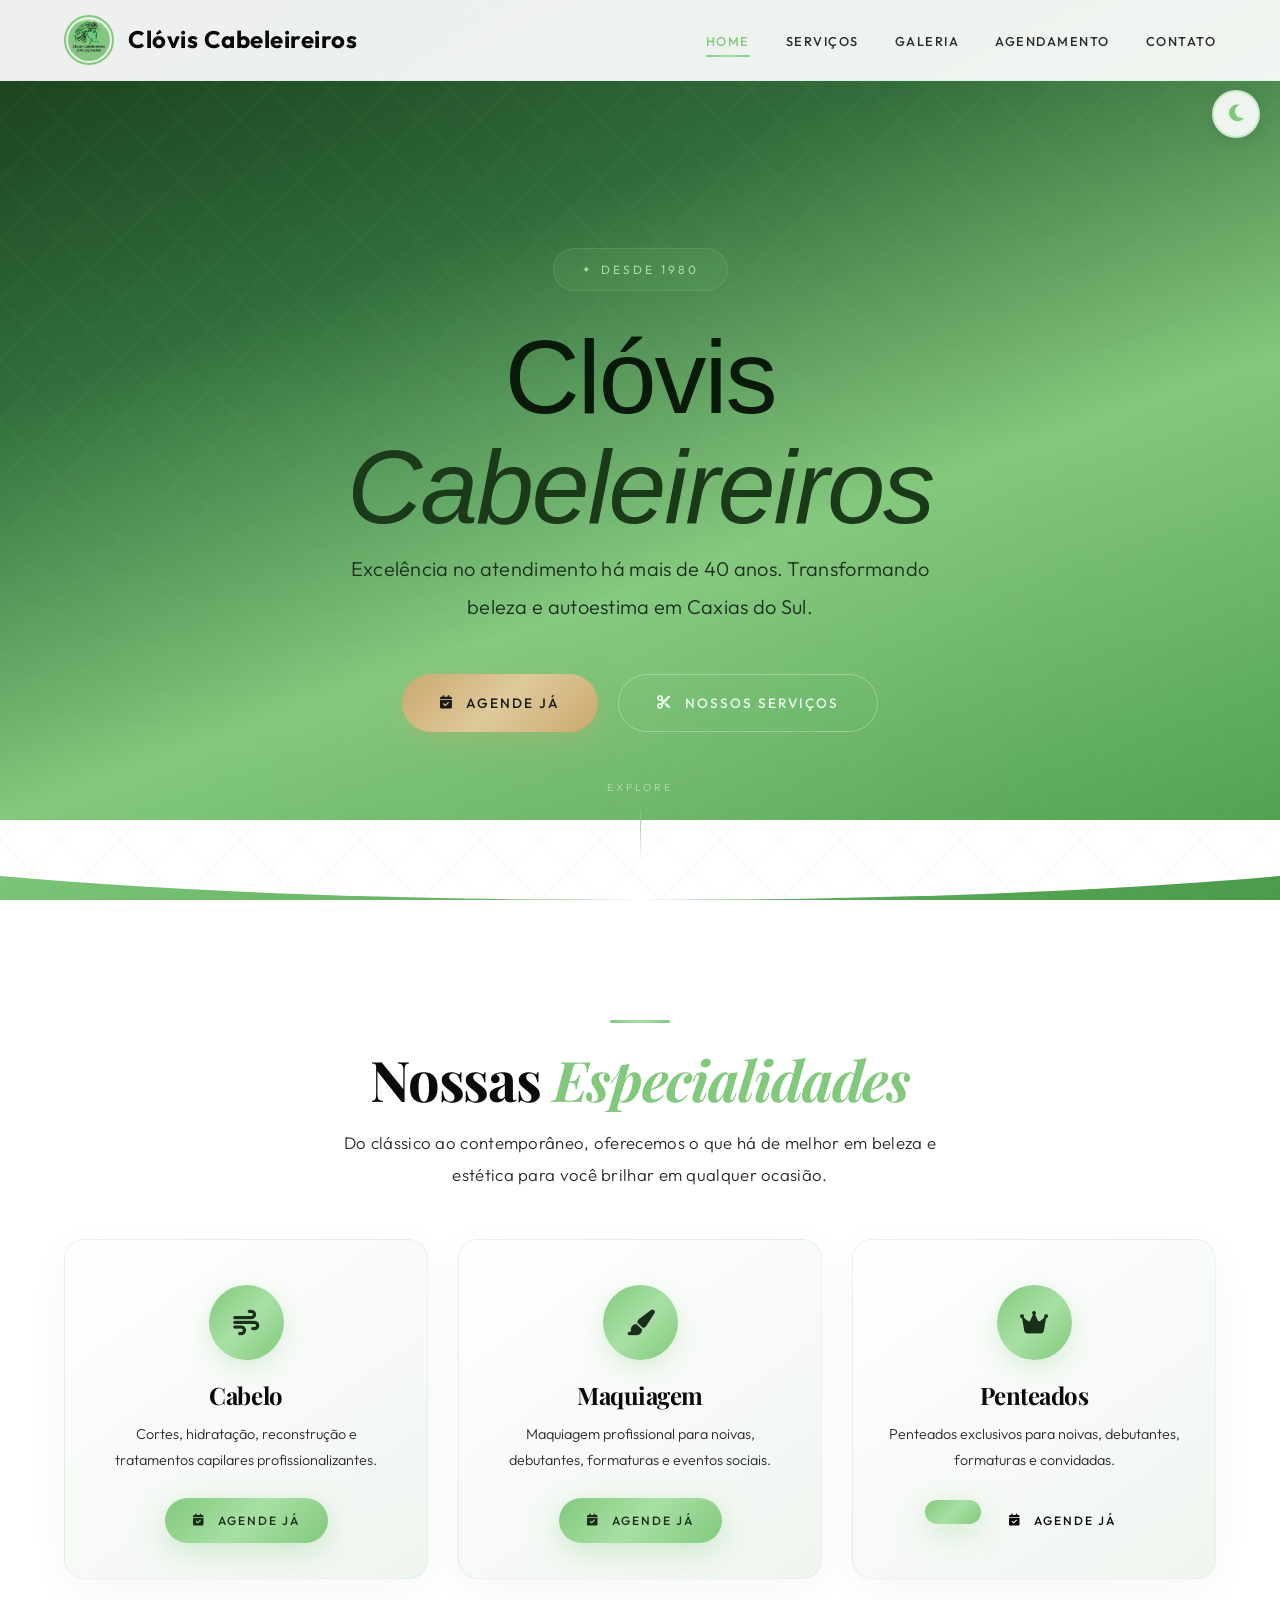
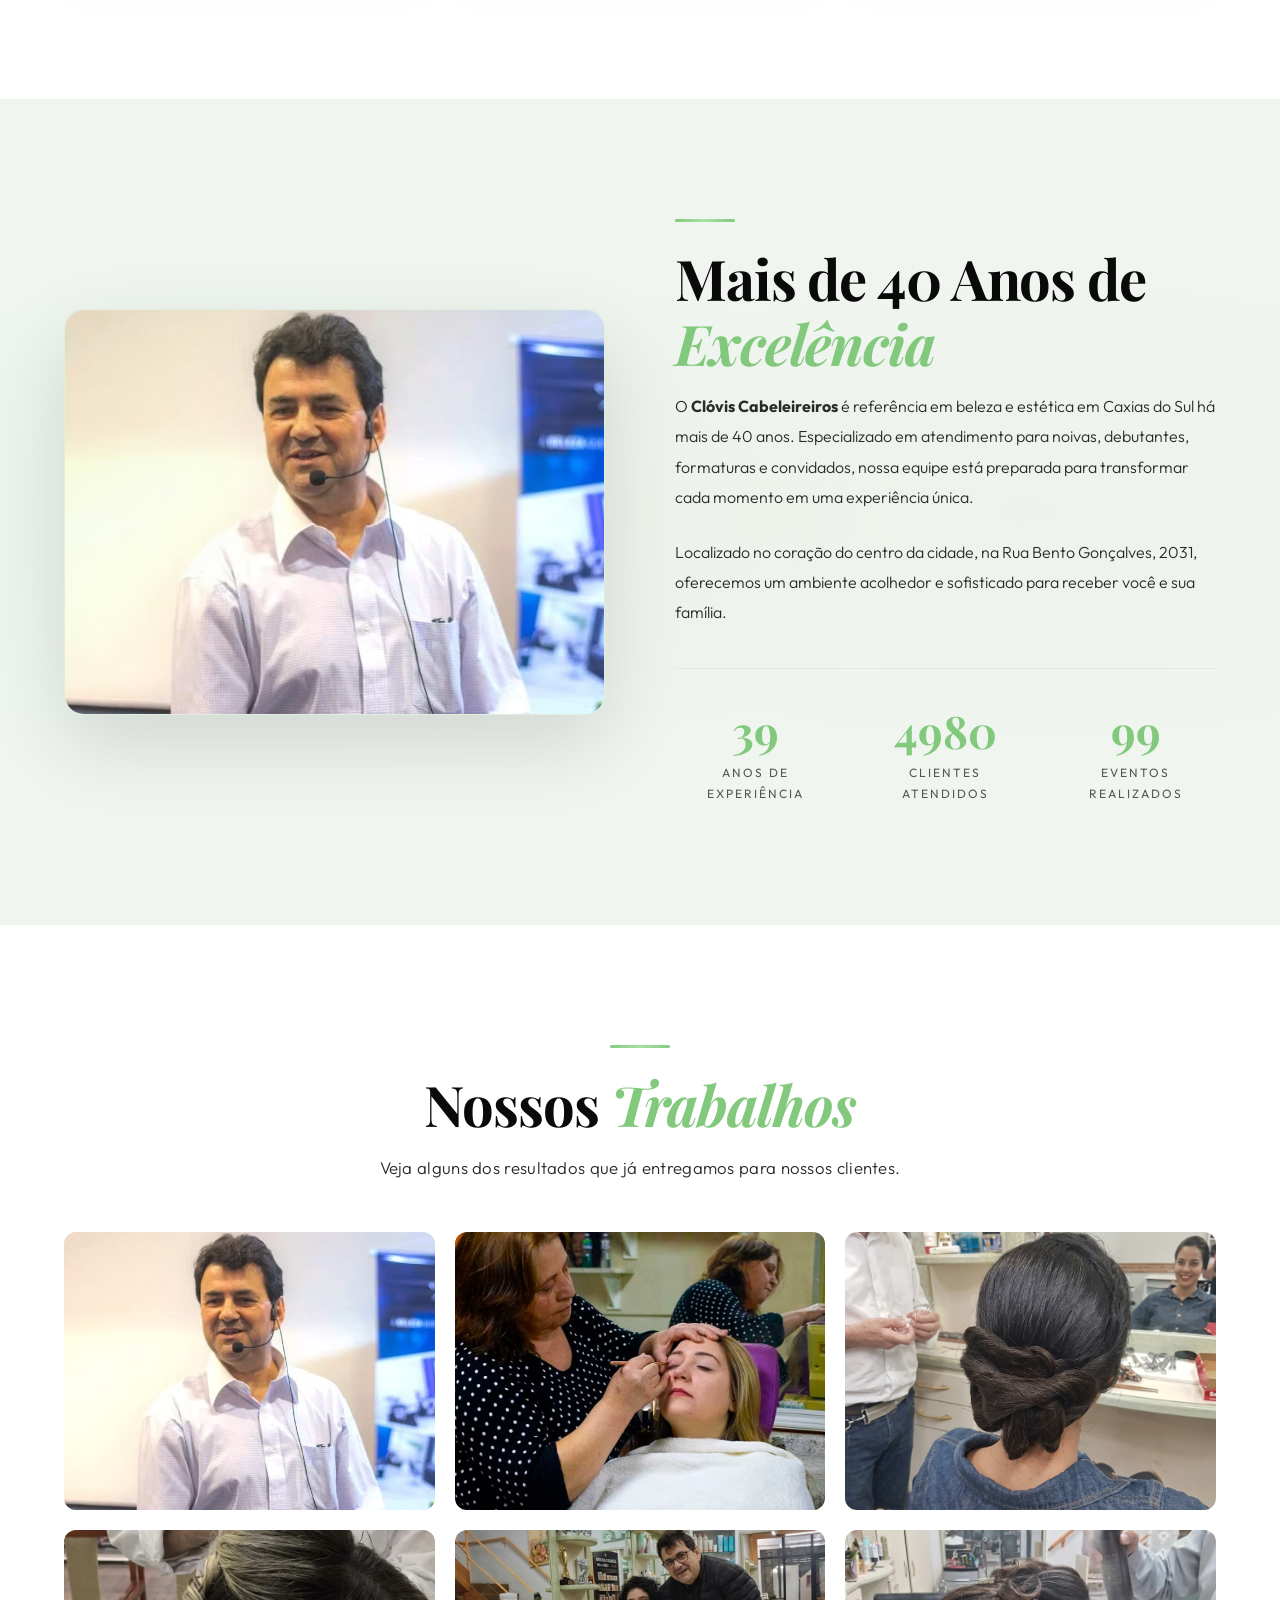
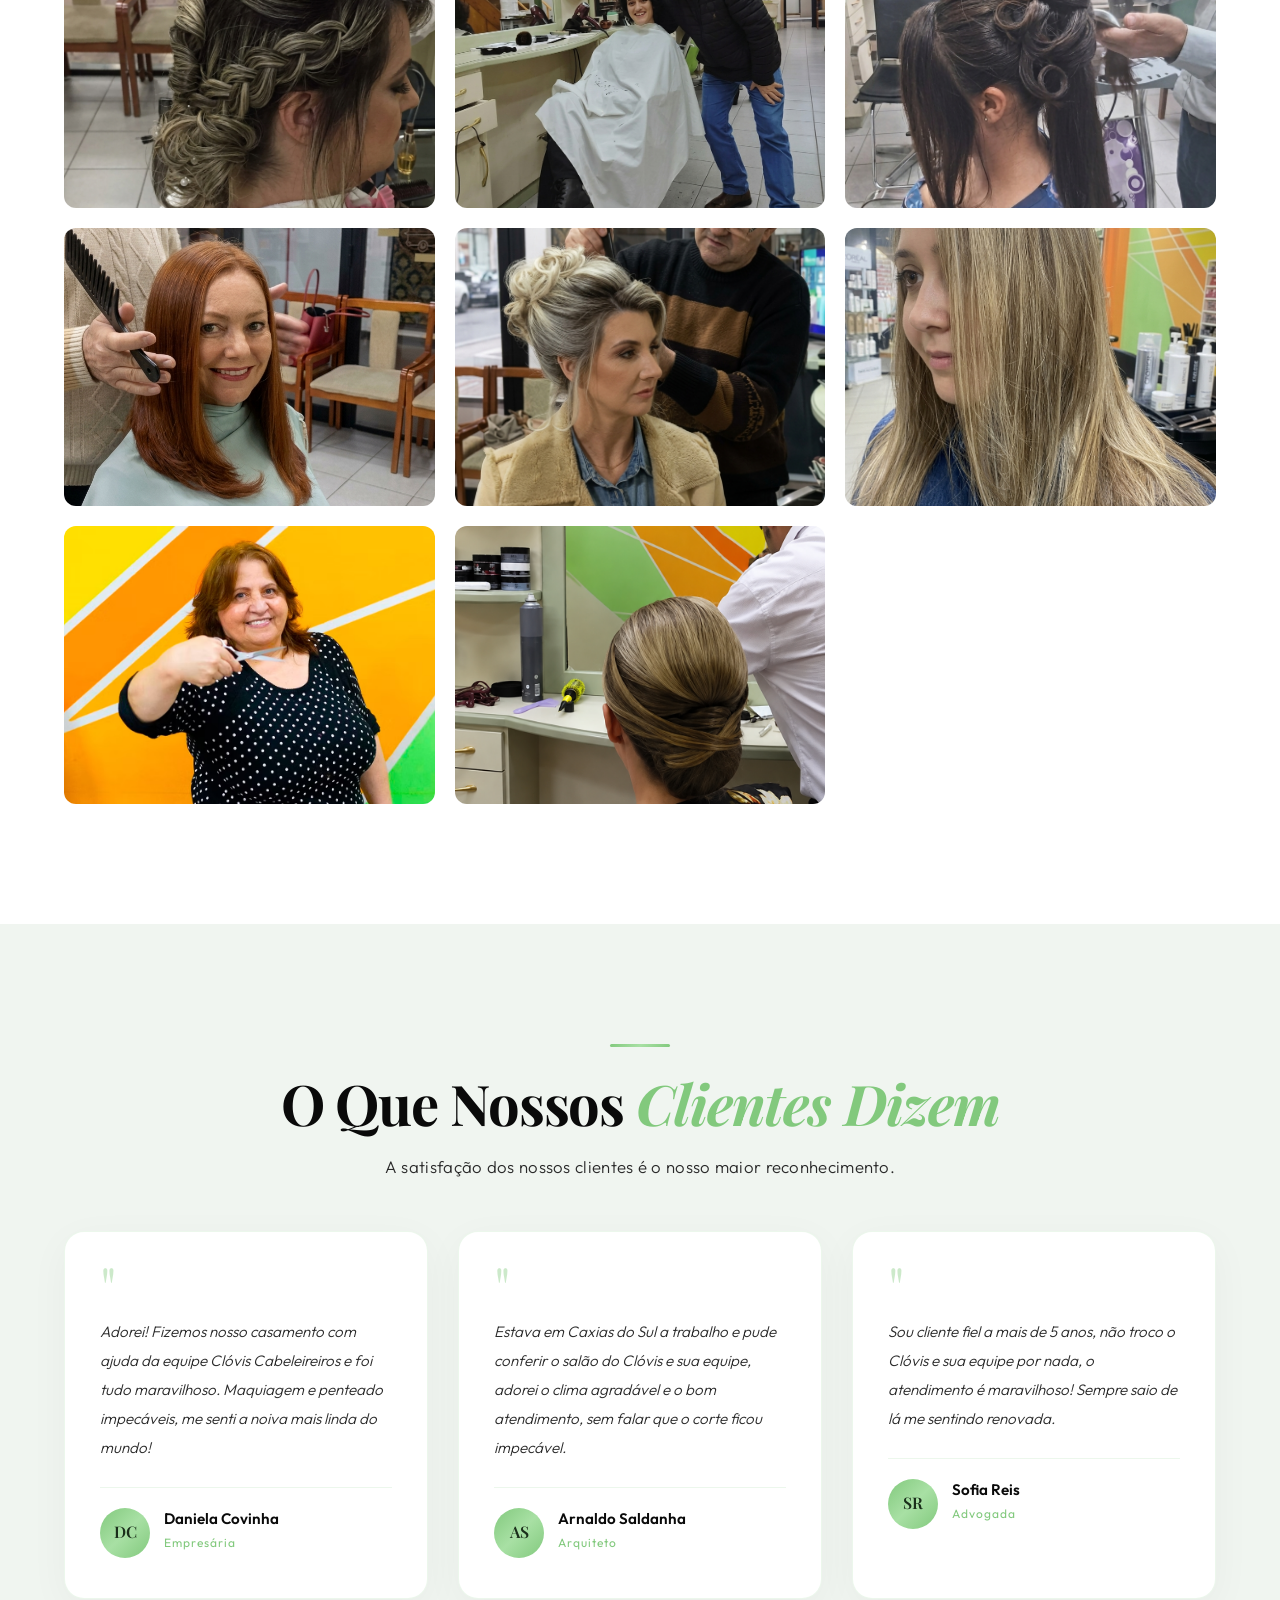
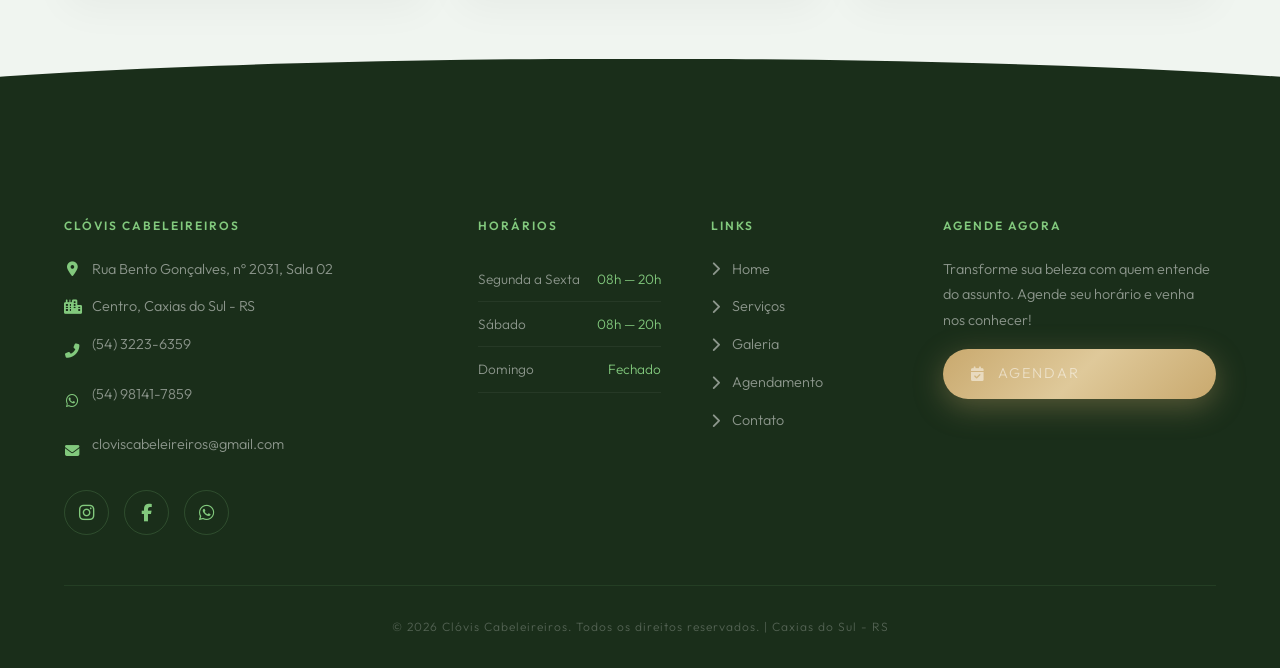
==== commit 5010934c: "Update index.html" ====
--- a/index.html
+++ b/index.html
@@ -3,7 +3,7 @@
 <head>
   <!-- ============================================================
     CLÓVIS CABELEIREIROS — Página Inicial
-    Design Luxo & Aesthetic | Caxias do Sul - RS | Desde 1998
+    Design Luxo & Aesthetic | Caxias do Sul - RS | Desde 1980
     ============================================================ -->
   <meta charset="UTF-8">
   <meta name="viewport" content="width=device-width, initial-scale=1.0">
@@ -80,12 +80,12 @@
       <img src="assets/img/exemplo9.png" alt="Exemplo 9" class="watermark-img wm-11" loading="lazy">
     </div>
     <div class="hero-content">
-      <span class="hero-badge reveal">Desde 1998</span>
+      <span class="hero-badge reveal">Desde 1980</span>
       <h1 class="reveal delay-1" style="font-family: 'Myriad Pro', 'Segoe UI', 'Source Sans Pro', sans-serif; font-weight: 400;">
         Clóvis<br>
         <span class="destaque" style="font-family: 'Myriad Pro', 'Segoe UI', 'Source Sans Pro', sans-serif; font-weight: 400;">Cabeleireiros</span>
       </h1>
-      <p class="reveal delay-2">Excelência no atendimento há mais de 25 anos. Transformando beleza e autoestima em Caxias do Sul.</p>
+      <p class="reveal delay-2">Excelência no atendimento há mais de 40 anos. Transformando beleza e autoestima em Caxias do Sul.</p>
       <div class="hero-actions reveal delay-3">
         <a href="agendamento.html" class="btn btn-dourado">
           <i class="fas fa-calendar-check"></i> Agende já
@@ -153,9 +153,9 @@
         </div>
         <div class="sobre-conteudo reveal-right">
           <div class="section-divider left"></div>
-          <h2>Mais de 25 Anos de <span class="destaque">Excelência</span></h2>
+          <h2>Mais de 40 Anos de <span class="destaque">Excelência</span></h2>
           <p>
-            O <strong>Clóvis Cabeleireiros</strong> é referência em beleza e estética em Caxias do Sul há mais de 25 anos. 
+            O <strong>Clóvis Cabeleireiros</strong> é referência em beleza e estética em Caxias do Sul há mais de 40 anos. 
             Especializado em atendimento para noivas, debutantes, formaturas e convidados, 
             nossa equipe está preparada para transformar cada momento em uma experiência única.
           </p>
@@ -165,7 +165,7 @@
           </p>
           <div class="sobre-stats">
             <div class="stat-item">
-              <div class="stat-numero" data-target="25">0</div>
+              <div class="stat-numero" data-target="40">0</div>
               <div class="stat-label">Anos de Experiência</div>
             </div>
             <div class="stat-item">
@@ -343,4 +343,4 @@
   <script src="js/servicos-data.js"></script>
   <script src="js/main.js"></script>
 </body>
-</html>+</html>
